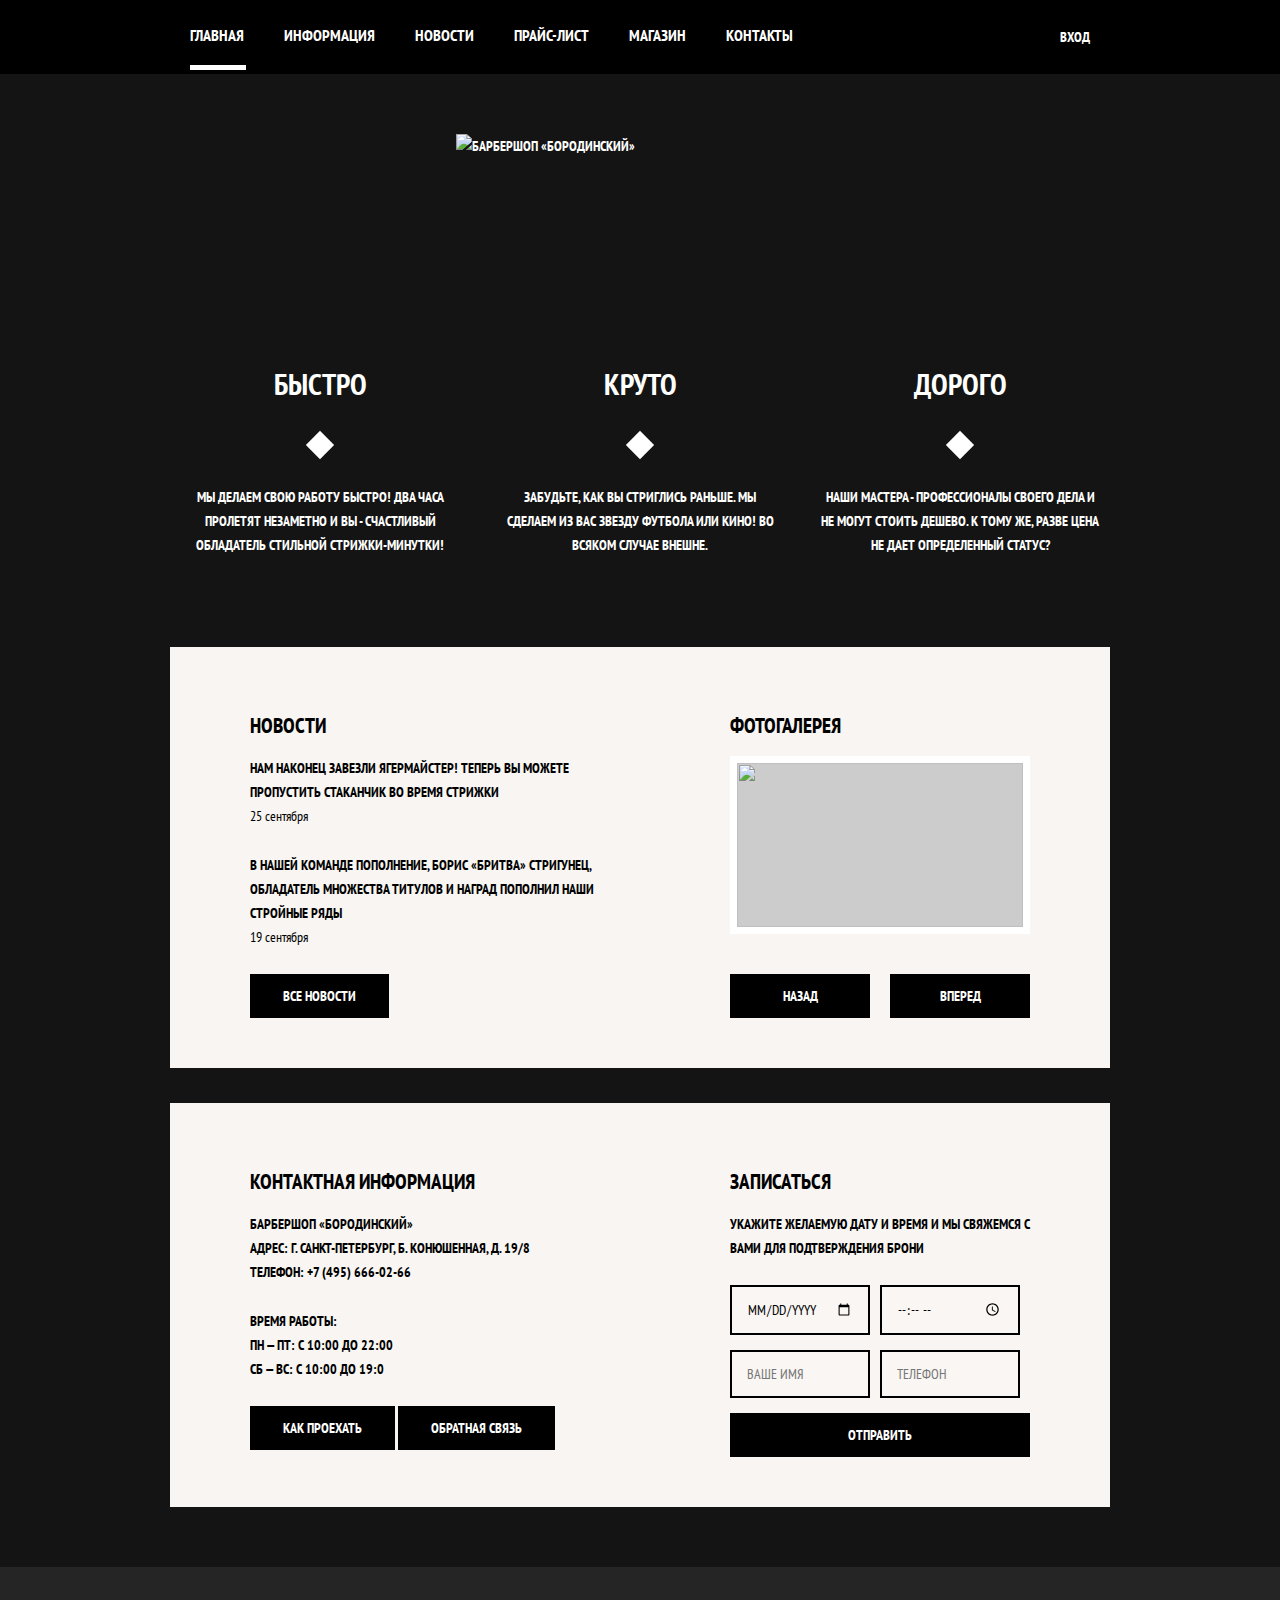
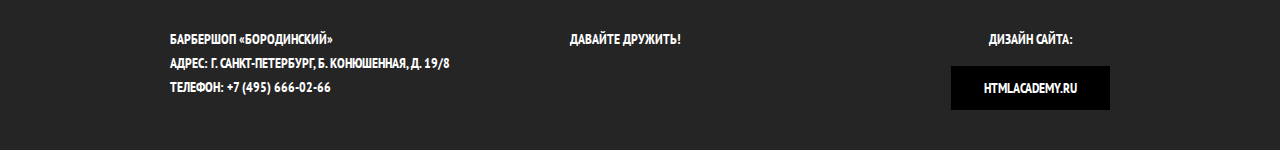
==== index.html @ b924caea "Подчистила оформление и сделала логические ссылки с навигацией по внутренним страницам" ====
<!DOCTYPE html>
<html lang="ru">
  <head>
    <meta charset="utf-8">
    <title>Барбершоп-главная</title>
    <link href='https://fonts.googleapis.com/css?family=PT+Sans+Narrow:400,700&subset=cyrillic' rel='stylesheet' type='text/css'>
    <link rel="stylesheet" href="css/styles.css">
  </head>
  <body>
    <header class="main-header">
      <div class="container clearfix">
        <nav class="main-navigation">
          <ul>
            <li class="active">
              <a>Главная</a>
            </li>
            <li>
              <a href="#">Информация</a>
            </li>
            <li class>
              <a href="#">Новости</a>
            </li>
            <li>
              <a href="price-list.html">Прайс-лист</a>
            </li>
            <li>
              <a href="catalogue.html">Магазин</a>
            </li>
            <li>
              <a href="#">Контакты</a>
            </li>
          </ul>
        </nav>
        <div class="user-block">
      <a href="#" class="login">Вход</a>
        </div>
      </div>
    </header>

    <main class="container">
      <div class="logo">
        <img src="img/logo.png" width="368" height="204" alt="Барбершоп «Бородинский»">
      </div>
      <div class="features clearfix">
        <div class="features-item">
          <div class="features-title">Быстро</div>
          <p>Мы делаем свою работу быстро! Два часа пролетят незаметно и вы - счастливый обладатель стильной стрижки-минутки!</p>
        </div>
        <div class="features-item">
          <div class="features-title">Круто</div>
          <p>Забудьте, как вы стриглись раньше. Мы сделаем из вас звезду футбола или кино! Во всяком случае внешне.</p>
        </div>
        <div class="features-item">
          <div class="features-title">Дорого</div>
          <p>Наши мастера - профессионалы своего дела и не могут стоить дешево. К тому же, разве цена не дает определенный статус?</p>
        </div>
      </div>
      <div class="index-content clearfix">
        <div class="content-column-left">
          <h2 class="content-column-title">Новости</h2>
          <ul class="news-preview">
            <li>
              Нам наконец завезли Ягермайстер! Теперь вы можете пропустить стаканчик во время стрижки<br>
              <time datetime="2013-09-25">25 сентября</time>
            </li>
            <li>
              В нашей команде пополнение, Борис «Бритва» Стригунец, обладатель множества титулов и наград пополнил наши стройные ряды<br>
              <time datetime="2013-09-19">19 сентября</time>
            </li>
          </ul>
          <a href="#" class="btn">Все новости</a>
        </div>
        <div class="content-column-right">
          <h2 class="content-column-title">Фотогалерея</h2>
          <div class="gallery">
            <figure class="gallery-content">
              <img src="img/photo-1.jpg" width="286" height="164" alt="">
            </figure>
            <button class="btn gallery-prev" type="button">Назад</button>
            <button class="btn gallery-next" type="button">Вперед</button>
          </div>
        </div>
      </div>
      <div class="index-content clearfix">
        <div class="content-column-left">
          <div class="main-contacts">
            <h2 class="content-column-title">Контактная информация</h2>
            <p>
              Барбершоп «Бородинский»<br>
              Адрес: г. Санкт-Петербург, Б. Конюшенная, д. 19/8<br>
              Телефон: +7 (495) 666-02-66
            </p>
            <p>
              Время работы:<br>
              пн — пт: с 10:00 до 22:00<br>
              сб — вс: с 10:00 до 19:0
            </p>
            <a href="#" class="btn">Как проехать</a>
            <a href="#" class="btn">Обратная связь</a>
          </div>
        </div>
        <div class="content-column-right">
          <div class="appointment-form">
            <h2 class="content-column-title">Записаться</h2>
            <p>Укажите желаемую дату и время и мы свяжемся с вами для подтверждения брони</p>
            <form class="appointment-form" action="/echo" method="post">
              <input type="date" name="date" value="" placeholder="Дата">
              <input type="time" name="time" value="" placeholder="Время">
              <input type="text" name="name" value="" placeholder="Ваше имя">
              <input type="tel" name="phone" value="" placeholder="Телефон">
              <button class="btn" type="submit" >Отправить</button>
            </form>
          </div>
        </div>
      </div>
    </main>
    <footer class="main-footer">
      <div class="container clearfix">
        <section class="footer-contacts">
          Барбершоп «Бородинский»<br>
          Адрес: г. Санкт-Петербург, Б. Конюшенная, д. 19/8<br>
          телефон: +7 (495) 666-02-66
        </section>
        <section class="footer-social">
          <p>Давайте дружить!</p>
          <a href="#" class="social-btn social-btn-vk">Вконтакте</a>
          <a href="#" class="social-btn social-btn-fb">Фейсбук</a>
          <a href="#" class="social-btn social-btn-inst">Инстаграм</a>
        </section>
        <section class="footer-copyright">
          <p>Дизайн сайта:</p>
          <a href="#" class="btn">htmlacademy.ru</a>
        </section>
      </div>
    </footer>
  </body>
</html>
---- css/styles.css ----
body {
  min-width: 960px;
  margin: 0;
  padding: 0;
background-color: #141414;
	color: #fff;
	font-family: 'PT Sans Narrow', sans-serif;
	text-transform: uppercase;
	font-size: 14px;
	line-height: 24px;
	font-weight: 700;
}
.clearfix:after {
  content: '';
  display: table;
  clear: both;
}
.container {
  width: 940px;
  margin: 0 auto;
  padding: 0 10px;
}
.main-header {
	margin-bottom: 60px;
	background: #000
}
.main-navigation {
  float: left;
  width: 780px;
}
.main-navigation ul{
  list-style-type: none;
	margin: 0;
	padding: 0;
	font-size:0;
}
.main-navigation li{
display: inline-block;
vertical-align: top;
font-size: 16px;
line-height: 20px;
vertical-align: top;
}

.main-navigation a {
	display: block;
	padding: 25px 20px;
    text-decoration: none;
    color: #fff;
}
.main-navigation a:hover {
	background: #242424;
}
.main-navigation .active a {
	position: relative;
}
.main-navigation .active a::after {
	content: "";
	position: absolute;
	bottom:0;
	left: 20px;
	width: 60%;
	height: 5px;
	background: white;
}
.main-navigation .active a:hover {
	background: none;
}

.user-block {
  float: right;
  max-width: 140px;
}
.login {
	display: inline-block;
	vertical-align: top;
	padding: 25px 20px;
	padding-left: 50px;
}
.login {
  position:relative;
  text-decoration: none;
  color: white;
}
.login:hover {
	background: #242424;
}
.login::before {
content: "";
position: absolute;
top: 28px;
left: 20px;
width: 18px;
height: 18px;
background: transparent url("img/sprite.png") no-repeat;
background-position: 0 -212px;
opacity: .3;
}
.login:hover:before {
	opacity: 1;
}

.main-container {
  margin: 30px auto;
}

.logo {
  width: 368px;
  height: 204px;
  margin: 0 auto;
  margin-bottom: 25px;
}
.features {
  margin-bottom: 80px;
}
.features-item {
  float: left;
  width: 300px;
  margin-right: 20px;
  text-align: center;
}

.features-item:last-child {
  margin-right: 0;
}
.features-title {
	position: relative;
	padding-bottom: 50px;
	margin-bottom: 30px;
	font-size: 30px;
	line-height: 42px;
}
.features-item p {
	margin: 10px;
}
.features-title::after {
	position: absolute;
	content: "";
	display: block;
	width: 20px;
	height: 20px;
	background: #fff;
	transform: rotate(45deg);
	bottom:0;
	left: 50%;
	margin-left: -10px;
}
.index-content {
  margin-bottom: 35px;
  padding: 50px 80px;
  background: #f8f5f2;
  color: #000;
}

.content-column-left {
  float: left;
  width: 350px;

}
.comtent-column-title {
	margin: 0;
	Margin-bottom: 35px;
	font-size: 30px;
	line-height: 42px;
}
.content-column-right {
  float: right;
  width: 300px;
}
.news-preview {
list-style-type: none;
padding: 0;
margin: 0;
}
.news-preview li {
margin-bottom: 25px;
}
.news-preview time {
	text-transform: none;
	font-weight: normal;
}
.btn {
	display: inline-block;
	vertical-align: top;
	padding: 10px 33px;
	color: #fff;
    background: #000;
	font-size: 14px;
	font-family: 'PT Sans Narrow', sans-serif;
	font-weight: 700;
	line-height: 24px;
	text-decoration: none;
	text-transform: uppercase;
	text-align: center;
	border: none;
	outline: none;
	cursor: pointer;
	margin-right: 16x;
}
.btn:hover,
.btn:active {
	background: #663d15;
}
.btn:disabled {
	cursor: default;
	opacity: .5;
}
.btn:disabled:hover {
	background: #000;
}
.gallery {
	height: 260px;
	position: relative;
}
.gallery-content {
	height: 164px;
	margin: 0;
	border: 7px solid white;
	background: #ccc;
}
.gallery-content img {
	width: 286px;
	height: 164px;
}
.gallery .btn {
	width: 140px;
	margin: 0;
	position: absolute;
	margin-top: 40px;
}
.gallery-prev {
	left: 0;
}
.gallery-next {
	right: 0;
}
.index-content p {
	margin:0;
	margin-bottom: 25px;
}
.appointment-form input {
	float: left;
	margin-right: 25px;
	margin-bottom: 20px;
	width: 106px;
	padding: 10px 15px;
	border: 2px solid #000;
	display: inline-block;
	margin-right: 10px;
	margin-bottom: 15px;
	font-family: 'PT Sans Narrow', sans-serif;
	font-size: 14px;
	line-height: 24px;
	text-transform: uppercase;
	color: #000;
	background: #f9f6f3;
	outline: none;
}
.appointment-form input:nth-child(2n) {
	margin-right: 0;
}
.appointment-form input:focus {
	border: 5px solid #663d15;
}
.appointment-form .btn {
	width: 100%;
	clear:both;
}
.main-footer {
  margin-top: 60px;
  padding-top: 60px;
  padding-bottom: 40px;
  background: #252525;
}

.footer-contacts {
  float: left;

  width: 320px;
  margin-right: 80px;
}
.footer-contacts a {
color: #fff;
}
.footer-contacts a:hover {
	text-decoration: none;
}
.footer-social {
  float: left;
  text-align: center;
}

.footer-social p {
	margin:0;
	margin-bottom: 15px;
}
.social-btn {
	margin: 0 2px;
	width: 43px;
	height: 43px
	display: inline-block;
	vertical-align: top;
	font-size: 0;
	text-decoration: none;
	background: #000;
}
.social-btn:hover {
	background-color: #fff;
}
.social-btn-inst {
	margin-right: 0;
}
.footer-copyright {
  float: right;
  max-width: 320px;
}
.footer-copyright p {
	margin: 0;
	margin-bottom: 15px;
    text-align: center;
}
.footer-copyright .btn {
	margin-right: 0;
}
.footer-copyright .btn:hover {
	color: #000;
	background: #fff;
}
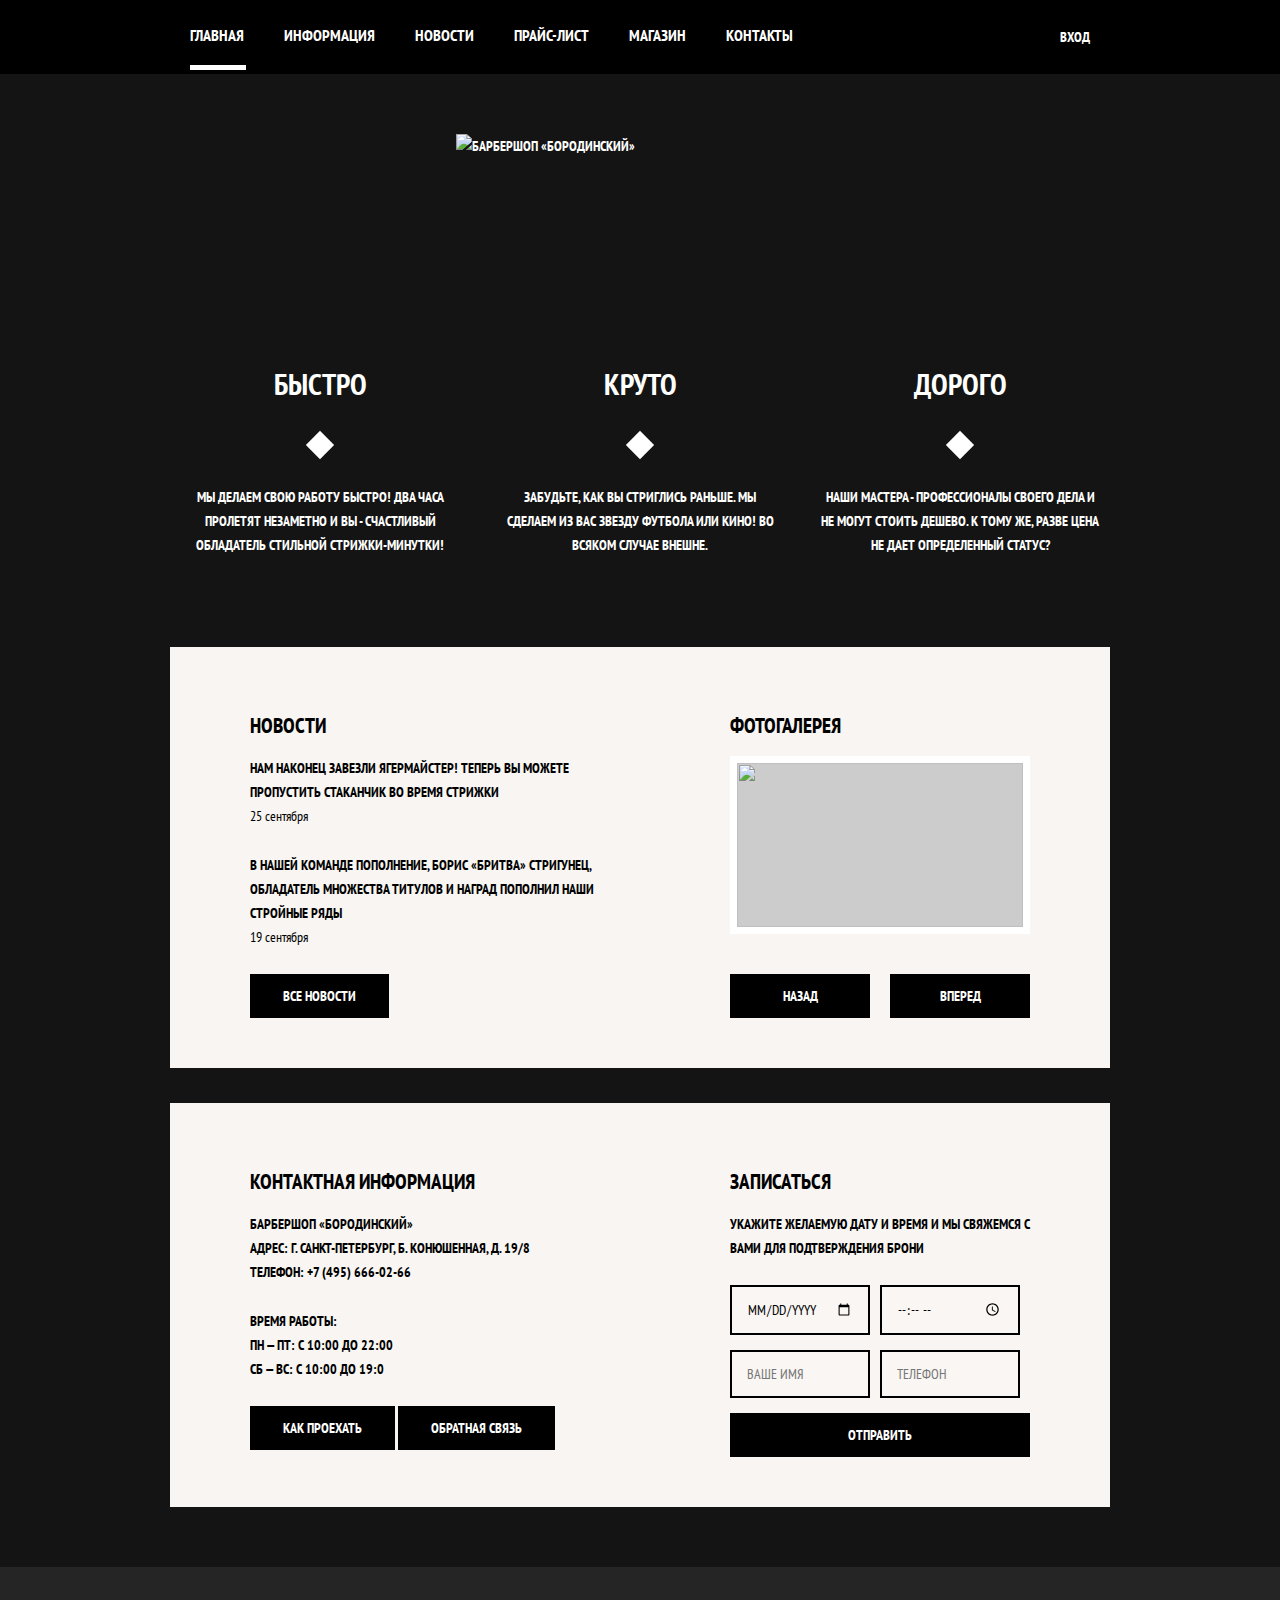
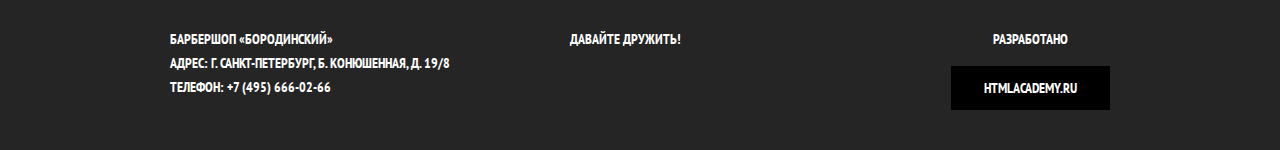
==== commit e0f0babb: "Подправила названия текстовых элементов в макете" ====
--- a/index.html
+++ b/index.html
@@ -128,7 +128,7 @@
           <a href="#" class="social-btn social-btn-inst">Инстаграм</a>
         </section>
         <section class="footer-copyright">
-          <p>Дизайн сайта:</p>
+          <p>Разработано</p>
           <a href="#" class="btn">htmlacademy.ru</a>
         </section>
       </div>
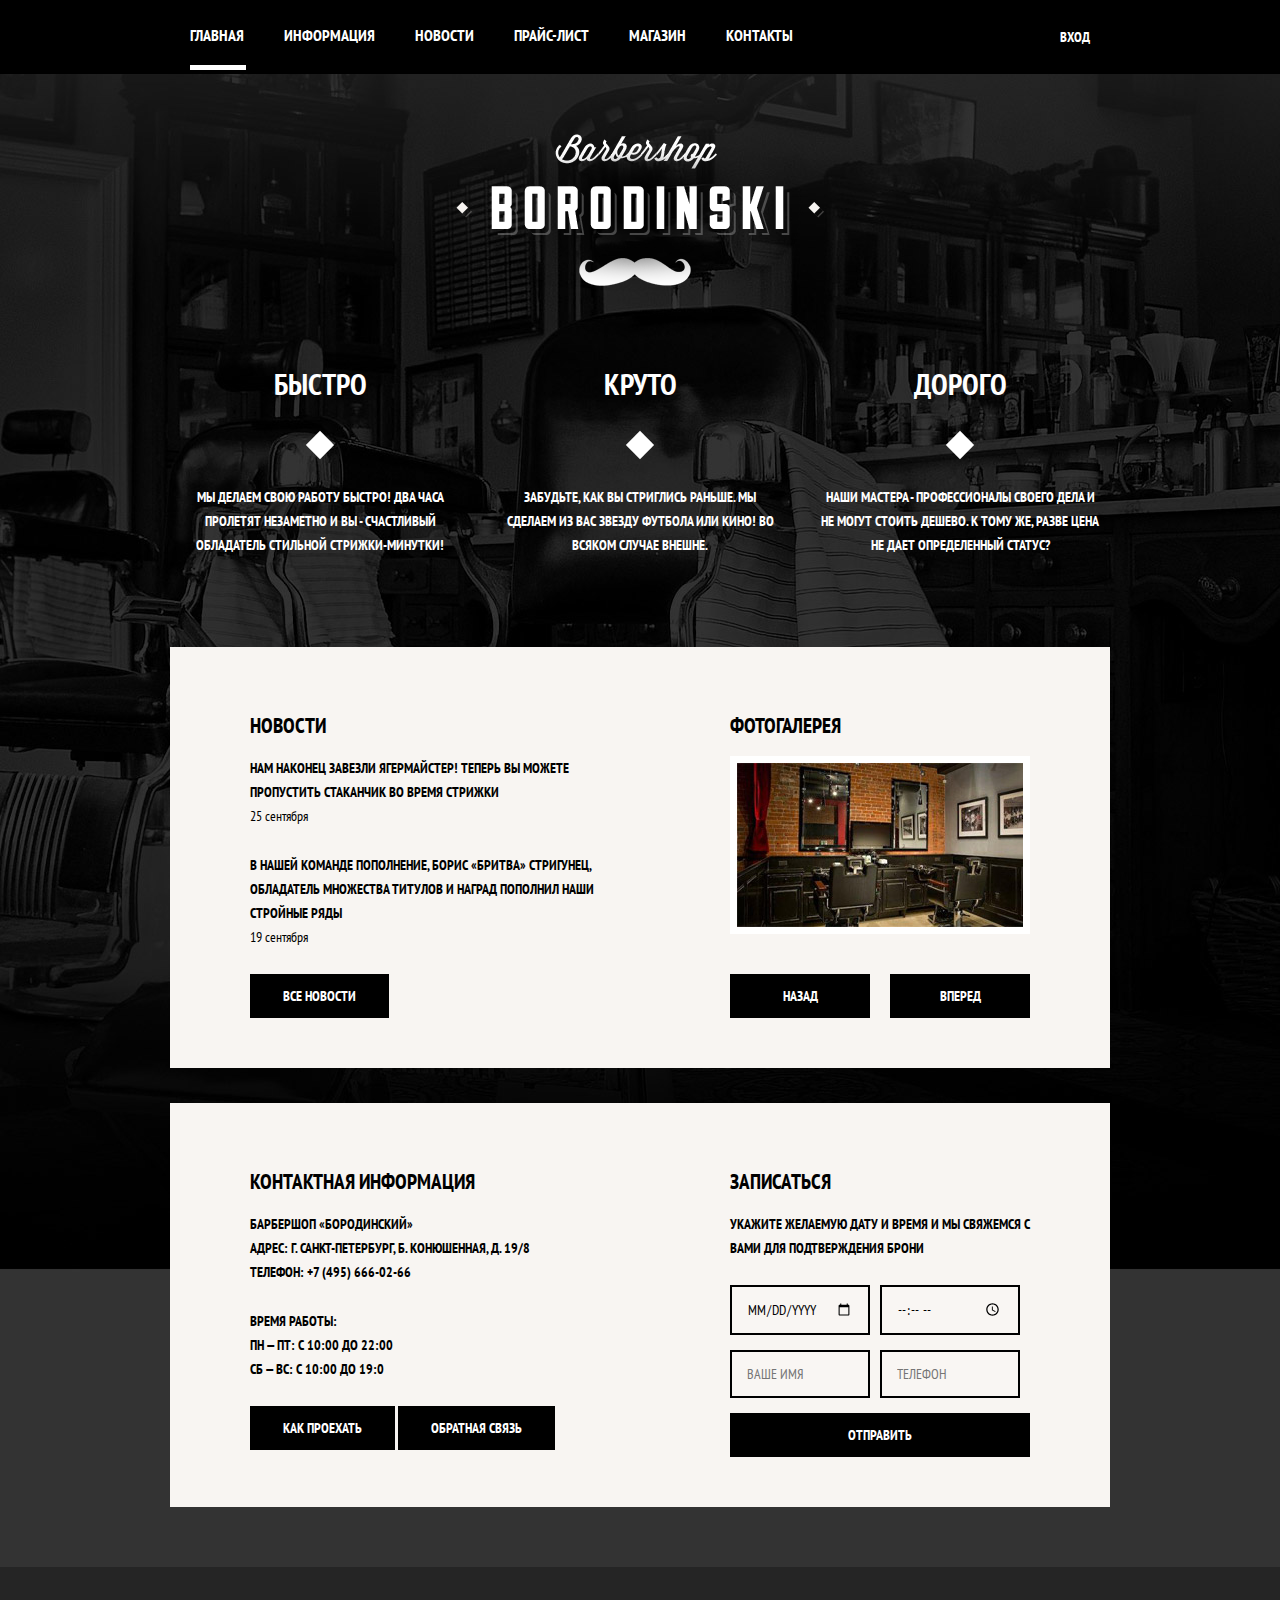
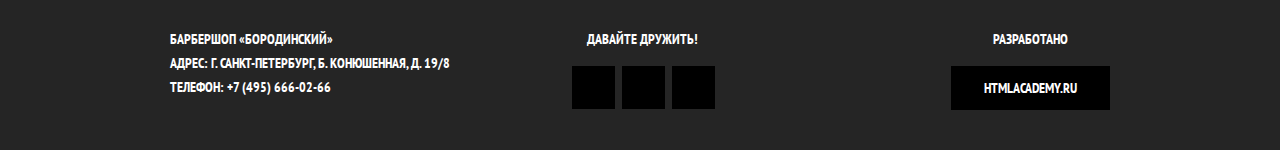
==== commit f11d72da: "Подготовила в фотошопе изображения для макета" ====
--- a/index.html
+++ b/index.html
@@ -1,137 +1,142 @@
 <!DOCTYPE html>
 <html lang="ru">
-  <head>
-    <meta charset="utf-8">
-    <title>Барбершоп-главная</title>
-    <link href='https://fonts.googleapis.com/css?family=PT+Sans+Narrow:400,700&subset=cyrillic' rel='stylesheet' type='text/css'>
-    <link rel="stylesheet" href="css/styles.css">
-  </head>
-  <body>
-    <header class="main-header">
-      <div class="container clearfix">
-        <nav class="main-navigation">
-          <ul>
-            <li class="active">
-              <a>Главная</a>
-            </li>
-            <li>
-              <a href="#">Информация</a>
-            </li>
-            <li class>
-              <a href="#">Новости</a>
-            </li>
-            <li>
-              <a href="price-list.html">Прайс-лист</a>
-            </li>
-            <li>
-              <a href="catalogue.html">Магазин</a>
-            </li>
-            <li>
-              <a href="#">Контакты</a>
-            </li>
-          </ul>
-        </nav>
-        <div class="user-block">
-      <a href="#" class="login">Вход</a>
+
+<head>
+  <meta charset="utf-8">
+  <title>Барбершоп-главная</title>
+  <link href='https://fonts.googleapis.com/css?family=PT+Sans+Narrow:400,700&subset=cyrillic' rel='stylesheet' type='text/css'>
+  <link rel="stylesheet" href="css/styles.css">
+</head>
+
+<body class="main-page">
+  <header class="main-header">
+    <div class="container clearfix">
+      <nav class="main-navigation">
+        <ul>
+          <li class="active">
+            <a>Главная</a>
+          </li>
+          <li>
+            <a href="#">Информация</a>
+          </li>
+          <li class>
+            <a href="#">Новости</a>
+          </li>
+          <li>
+            <a href="price-list.html">Прайс-лист</a>
+          </li>
+          <li>
+            <a href="catalogue.html">Магазин</a>
+          </li>
+          <li>
+            <a href="#">Контакты</a>
+          </li>
+        </ul>
+      </nav>
+      <div class="user-block">
+        <a href="#" class="login">Вход</a>
+      </div>
+    </div>
+  </header>
+
+  <main class="container">
+    <div class="logo">
+      <img src="img/main-logo.png" width="368" height="204" alt="Барбершоп «Бородинский»">
+    </div>
+    <div class="features clearfix">
+      <div class="features-item">
+        <div class="features-title">Быстро</div>
+        <p>Мы делаем свою работу быстро! Два часа пролетят незаметно и вы - счастливый обладатель стильной стрижки-минутки!</p>
+      </div>
+      <div class="features-item">
+        <div class="features-title">Круто</div>
+        <p>Забудьте, как вы стриглись раньше. Мы сделаем из вас звезду футбола или кино! Во всяком случае внешне.</p>
+      </div>
+      <div class="features-item">
+        <div class="features-title">Дорого</div>
+        <p>Наши мастера - профессионалы своего дела и не могут стоить дешево. К тому же, разве цена не дает определенный статус?</p>
+      </div>
+    </div>
+    <div class="index-content clearfix">
+      <div class="content-column-left">
+        <h2 class="content-column-title">Новости</h2>
+        <ul class="news-preview">
+          <li>
+            Нам наконец завезли Ягермайстер! Теперь вы можете пропустить стаканчик во время стрижки
+            <br>
+            <time datetime="2013-09-25">25 сентября</time>
+          </li>
+          <li>
+            В нашей команде пополнение, Борис «Бритва» Стригунец, обладатель множества титулов и наград пополнил наши стройные ряды
+            <br>
+            <time datetime="2013-09-19">19 сентября</time>
+          </li>
+        </ul>
+        <a href="#" class="btn">Все новости</a>
+      </div>
+      <div class="content-column-right">
+        <h2 class="content-column-title">Фотогалерея</h2>
+        <div class="gallery">
+          <figure class="gallery-content">
+            <img src="img/gallery.jpg" width="286" height="164" alt="">
+          </figure>
+          <button class="btn gallery-prev" type="button">Назад</button>
+          <button class="btn gallery-next" type="button">Вперед</button>
         </div>
       </div>
-    </header>
-
-    <main class="container">
-      <div class="logo">
-        <img src="img/logo.png" width="368" height="204" alt="Барбершоп «Бородинский»">
-      </div>
-      <div class="features clearfix">
-        <div class="features-item">
-          <div class="features-title">Быстро</div>
-          <p>Мы делаем свою работу быстро! Два часа пролетят незаметно и вы - счастливый обладатель стильной стрижки-минутки!</p>
-        </div>
-        <div class="features-item">
-          <div class="features-title">Круто</div>
-          <p>Забудьте, как вы стриглись раньше. Мы сделаем из вас звезду футбола или кино! Во всяком случае внешне.</p>
-        </div>
-        <div class="features-item">
-          <div class="features-title">Дорого</div>
-          <p>Наши мастера - профессионалы своего дела и не могут стоить дешево. К тому же, разве цена не дает определенный статус?</p>
+    </div>
+    <div class="index-content clearfix">
+      <div class="content-column-left">
+        <div class="main-contacts">
+          <h2 class="content-column-title">Контактная информация</h2>
+          <p>
+            Барбершоп «Бородинский»
+            <br> Адрес: г. Санкт-Петербург, Б. Конюшенная, д. 19/8
+            <br> Телефон: +7 (495) 666-02-66
+          </p>
+          <p>
+            Время работы:
+            <br> пн — пт: с 10:00 до 22:00
+            <br> сб — вс: с 10:00 до 19:0
+          </p>
+          <a href="#" class="btn">Как проехать</a>
+          <a href="#" class="btn">Обратная связь</a>
         </div>
       </div>
-      <div class="index-content clearfix">
-        <div class="content-column-left">
-          <h2 class="content-column-title">Новости</h2>
-          <ul class="news-preview">
-            <li>
-              Нам наконец завезли Ягермайстер! Теперь вы можете пропустить стаканчик во время стрижки<br>
-              <time datetime="2013-09-25">25 сентября</time>
-            </li>
-            <li>
-              В нашей команде пополнение, Борис «Бритва» Стригунец, обладатель множества титулов и наград пополнил наши стройные ряды<br>
-              <time datetime="2013-09-19">19 сентября</time>
-            </li>
-          </ul>
-          <a href="#" class="btn">Все новости</a>
-        </div>
-        <div class="content-column-right">
-          <h2 class="content-column-title">Фотогалерея</h2>
-          <div class="gallery">
-            <figure class="gallery-content">
-              <img src="img/photo-1.jpg" width="286" height="164" alt="">
-            </figure>
-            <button class="btn gallery-prev" type="button">Назад</button>
-            <button class="btn gallery-next" type="button">Вперед</button>
-          </div>
+      <div class="content-column-right">
+        <div class="appointment-form">
+          <h2 class="content-column-title">Записаться</h2>
+          <p>Укажите желаемую дату и время и мы свяжемся с вами для подтверждения брони</p>
+          <form class="appointment-form" action="/echo" method="post">
+            <input type="date" name="date" value="" placeholder="Дата">
+            <input type="time" name="time" value="" placeholder="Время">
+            <input type="text" name="name" value="" placeholder="Ваше имя">
+            <input type="tel" name="phone" value="" placeholder="Телефон">
+            <button class="btn" type="submit">Отправить</button>
+          </form>
         </div>
       </div>
-      <div class="index-content clearfix">
-        <div class="content-column-left">
-          <div class="main-contacts">
-            <h2 class="content-column-title">Контактная информация</h2>
-            <p>
-              Барбершоп «Бородинский»<br>
-              Адрес: г. Санкт-Петербург, Б. Конюшенная, д. 19/8<br>
-              Телефон: +7 (495) 666-02-66
-            </p>
-            <p>
-              Время работы:<br>
-              пн — пт: с 10:00 до 22:00<br>
-              сб — вс: с 10:00 до 19:0
-            </p>
-            <a href="#" class="btn">Как проехать</a>
-            <a href="#" class="btn">Обратная связь</a>
-          </div>
-        </div>
-        <div class="content-column-right">
-          <div class="appointment-form">
-            <h2 class="content-column-title">Записаться</h2>
-            <p>Укажите желаемую дату и время и мы свяжемся с вами для подтверждения брони</p>
-            <form class="appointment-form" action="/echo" method="post">
-              <input type="date" name="date" value="" placeholder="Дата">
-              <input type="time" name="time" value="" placeholder="Время">
-              <input type="text" name="name" value="" placeholder="Ваше имя">
-              <input type="tel" name="phone" value="" placeholder="Телефон">
-              <button class="btn" type="submit" >Отправить</button>
-            </form>
-          </div>
-        </div>
-      </div>
-    </main>
-    <footer class="main-footer">
-      <div class="container clearfix">
-        <section class="footer-contacts">
-          Барбершоп «Бородинский»<br>
-          Адрес: г. Санкт-Петербург, Б. Конюшенная, д. 19/8<br>
-          телефон: +7 (495) 666-02-66
-        </section>
-        <section class="footer-social">
-          <p>Давайте дружить!</p>
-          <a href="#" class="social-btn social-btn-vk">Вконтакте</a>
-          <a href="#" class="social-btn social-btn-fb">Фейсбук</a>
-          <a href="#" class="social-btn social-btn-inst">Инстаграм</a>
-        </section>
-        <section class="footer-copyright">
-          <p>Разработано</p>
-          <a href="#" class="btn">htmlacademy.ru</a>
-        </section>
-      </div>
-    </footer>
-  </body>
+    </div>
+  </main>
+  <footer class="main-footer">
+    <div class="container clearfix">
+      <section class="footer-contacts">
+        Барбершоп «Бородинский»
+        <br> Адрес: г. Санкт-Петербург, Б. Конюшенная, д. 19/8
+        <br> телефон: +7 (495) 666-02-66
+      </section>
+      <section class="footer-social">
+        <p>Давайте дружить!</p>
+        <a href="#" class="social-btn social-btn-vk">Вконтакте</a>
+        <a href="#" class="social-btn social-btn-fb">Фейсбук</a>
+        <a href="#" class="social-btn social-btn-inst"></a>
+      </section>
+      <section class="footer-copyright">
+        <p>Разработано</p>
+        <a href="#" class="btn">htmlacademy.ru</a>
+      </section>
+    </div>
+  </footer>
+</body>
+
 </html>
--- a/css/styles.css
+++ b/css/styles.css
@@ -2,13 +2,16 @@
   min-width: 960px;
   margin: 0;
   padding: 0;
-background-color: #141414;
-	color: #fff;
-	font-family: 'PT Sans Narrow', sans-serif;
-	text-transform: uppercase;
-	font-size: 14px;
-	line-height: 24px;
-	font-weight: 700;
+  background: #141414;
+  color: #fff;
+  font-family: 'PT Sans Narrow', sans-serif;
+  text-transform: uppercase;
+  font-size: 14px;
+  line-height: 24px;
+  font-weight: 700;
+}
+body.main-page {
+  background: #141414 url("../img/background-body.jpg") no-repeat center top;
 }
 .clearfix:after {
   content: '';
@@ -21,95 +24,118 @@
   padding: 0 10px;
 }
 .main-header {
-	margin-bottom: 60px;
-	background: #000
+  margin-bottom: 60px;
+  background: #000;
 }
 .main-navigation {
   float: left;
   width: 780px;
 }
-.main-navigation ul{
+.main-navigation ul {
   list-style-type: none;
-	margin: 0;
-	padding: 0;
-	font-size:0;
-}
-.main-navigation li{
-display: inline-block;
-vertical-align: top;
-font-size: 16px;
-line-height: 20px;
-vertical-align: top;
-}
-
+  margin: 0;
+  padding: 0;
+  font-size: 0;
+}
+.main-navigation li {
+  display: inline-block;
+  vertical-align: top;
+  font-size: 16px;
+  line-height: 20px;
+  vertical-align: top;
+}
 .main-navigation a {
-	display: block;
-	padding: 25px 20px;
-    text-decoration: none;
-    color: #fff;
+  display: block;
+  padding: 25px 20px;
+  text-decoration: none;
+  color: #fff;
 }
 .main-navigation a:hover {
-	background: #242424;
+  background: #242424;
 }
 .main-navigation .active a {
-	position: relative;
+  position: relative;
 }
 .main-navigation .active a::after {
-	content: "";
-	position: absolute;
-	bottom:0;
-	left: 20px;
-	width: 60%;
-	height: 5px;
-	background: white;
+  content: "";
+  position: absolute;
+  bottom: 0;
+  left: 20px;
+  width: 60%;
+  height: 5px;
+  background: white;
 }
 .main-navigation .active a:hover {
-	background: none;
-}
-
+  background: none;
+}
 .user-block {
   float: right;
   max-width: 140px;
 }
 .login {
-	display: inline-block;
-	vertical-align: top;
-	padding: 25px 20px;
-	padding-left: 50px;
+  display: inline-block;
+  vertical-align: top;
+  padding: 25px 20px;
+  padding-left: 50px;
 }
 .login {
-  position:relative;
+  position: relative;
   text-decoration: none;
   color: white;
 }
 .login:hover {
-	background: #242424;
+  background: #242424;
 }
 .login::before {
-content: "";
-position: absolute;
-top: 28px;
-left: 20px;
-width: 18px;
-height: 18px;
-background: transparent url("img/sprite.png") no-repeat;
-background-position: 0 -212px;
-opacity: .3;
+  content: "";
+  position: absolute;
+  top: 28px;
+  left: 20px;
+  width: 18px;
+  height: 18px;
+  background: transparent url("img/sprite.png") no-repeat;
+  background-position: 0 -212px;
+  opacity: .3;
 }
 .login:hover:before {
-	opacity: 1;
-}
-
-.main-container {
-  margin: 30px auto;
-}
-
+  opacity: 1;
+}
 .logo {
   width: 368px;
   height: 204px;
   margin: 0 auto;
   margin-bottom: 25px;
 }
+.header-logo {
+  width: 111px;
+  height: 24px;
+}
+.main-item {
+  background-color: #fbf8f5;
+  color: #000;
+  padding-bottom: 85px;
+}
+.item-title {
+  font-size: 30px;
+}
+.breadcrumbs {
+  list-style-type: none;
+  font-size: 0;
+  margin-left: -20px;
+  padding: 0;
+}
+.breadcrumbs li {
+  display: inline-block;
+  vertical-align: top;
+  font-size: 16px;
+  line-height: 20px;
+}
+.breadcrumbs a {
+  display: block;
+  padding: 25px 20px;
+  text-decoration: none;
+  color: #000;
+}
 .features {
   margin-bottom: 80px;
 }
@@ -119,31 +145,30 @@
   margin-right: 20px;
   text-align: center;
 }
-
 .features-item:last-child {
   margin-right: 0;
 }
 .features-title {
-	position: relative;
-	padding-bottom: 50px;
-	margin-bottom: 30px;
-	font-size: 30px;
-	line-height: 42px;
+  position: relative;
+  padding-bottom: 50px;
+  margin-bottom: 30px;
+  font-size: 30px;
+  line-height: 42px;
 }
 .features-item p {
-	margin: 10px;
+  margin: 10px;
 }
 .features-title::after {
-	position: absolute;
-	content: "";
-	display: block;
-	width: 20px;
-	height: 20px;
-	background: #fff;
-	transform: rotate(45deg);
-	bottom:0;
-	left: 50%;
-	margin-left: -10px;
+  position: absolute;
+  content: "";
+  display: block;
+  width: 20px;
+  height: 20px;
+  background: #fff;
+  transform: rotate(45deg);
+  bottom: 0;
+  left: 50%;
+  margin-left: -10px;
 }
 .index-content {
   margin-bottom: 35px;
@@ -151,120 +176,151 @@
   background: #f8f5f2;
   color: #000;
 }
-
 .content-column-left {
   float: left;
   width: 350px;
-
 }
 .comtent-column-title {
-	margin: 0;
-	Margin-bottom: 35px;
-	font-size: 30px;
-	line-height: 42px;
+  margin: 0;
+  Margin-bottom: 35px;
+  font-size: 30px;
+  line-height: 42px;
 }
 .content-column-right {
   float: right;
   width: 300px;
 }
 .news-preview {
-list-style-type: none;
-padding: 0;
-margin: 0;
+  list-style-type: none;
+  padding: 0;
+  margin: 0;
 }
 .news-preview li {
-margin-bottom: 25px;
+  margin-bottom: 25px;
 }
 .news-preview time {
-	text-transform: none;
-	font-weight: normal;
+  text-transform: none;
+  font-weight: normal;
 }
 .btn {
-	display: inline-block;
-	vertical-align: top;
-	padding: 10px 33px;
-	color: #fff;
-    background: #000;
-	font-size: 14px;
-	font-family: 'PT Sans Narrow', sans-serif;
-	font-weight: 700;
-	line-height: 24px;
-	text-decoration: none;
-	text-transform: uppercase;
-	text-align: center;
-	border: none;
-	outline: none;
-	cursor: pointer;
-	margin-right: 16x;
-}
-.btn:hover,
-.btn:active {
-	background: #663d15;
+  display: inline-block;
+  vertical-align: top;
+  padding: 10px 33px;
+  color: #fff;
+  background: #000;
+  font-size: 14px;
+  font-family: 'PT Sans Narrow', sans-serif;
+  font-weight: 700;
+  line-height: 24px;
+  text-decoration: none;
+  text-transform: uppercase;
+  text-align: center;
+  border: none;
+  outline: none;
+  cursor: pointer;
+  margin-right: 16x;
+}
+.btn:hover, .btn:active {
+  background: #663d15;
 }
 .btn:disabled {
-	cursor: default;
-	opacity: .5;
+  cursor: default;
+  opacity: .5;
 }
 .btn:disabled:hover {
-	background: #000;
+  background: #000;
 }
 .gallery {
-	height: 260px;
-	position: relative;
+  height: 260px;
+  position: relative;
 }
 .gallery-content {
-	height: 164px;
-	margin: 0;
-	border: 7px solid white;
-	background: #ccc;
+  height: 164px;
+  margin: 0;
+  border: 7px solid white;
+  background: #ccc;
 }
 .gallery-content img {
-	width: 286px;
-	height: 164px;
+  width: 286px;
+  height: 164px;
 }
 .gallery .btn {
-	width: 140px;
-	margin: 0;
-	position: absolute;
-	margin-top: 40px;
+  width: 140px;
+  margin: 0;
+  position: absolute;
+  margin-top: 40px;
 }
 .gallery-prev {
-	left: 0;
+  left: 0;
 }
 .gallery-next {
-	right: 0;
+  right: 0;
 }
 .index-content p {
-	margin:0;
-	margin-bottom: 25px;
+  margin: 0;
+  margin-bottom: 25px;
 }
 .appointment-form input {
-	float: left;
-	margin-right: 25px;
-	margin-bottom: 20px;
-	width: 106px;
-	padding: 10px 15px;
-	border: 2px solid #000;
-	display: inline-block;
-	margin-right: 10px;
-	margin-bottom: 15px;
-	font-family: 'PT Sans Narrow', sans-serif;
-	font-size: 14px;
-	line-height: 24px;
-	text-transform: uppercase;
-	color: #000;
-	background: #f9f6f3;
-	outline: none;
+  float: left;
+  margin-right: 25px;
+  margin-bottom: 20px;
+  width: 106px;
+  padding: 10px 15px;
+  border: 2px solid #000;
+  display: inline-block;
+  margin-right: 10px;
+  margin-bottom: 15px;
+  font-family: 'PT Sans Narrow', sans-serif;
+  font-size: 14px;
+  line-height: 24px;
+  text-transform: uppercase;
+  color: #000;
+  background: #f9f6f3;
+  outline: none;
 }
 .appointment-form input:nth-child(2n) {
-	margin-right: 0;
+  margin-right: 0;
 }
 .appointment-form input:focus {
-	border: 5px solid #663d15;
+  border: 5px solid #663d15;
 }
 .appointment-form .btn {
-	width: 100%;
-	clear:both;
+  width: 100%;
+  clear: both;
+}
+.item-wrapper {
+  margin-top: 25px;
+  margin-left: 0;
+}
+.item-column-left {
+  float: left;
+  width: 540px;
+}
+.item-column-right {
+  float: right;
+  width: 390px;
+}
+.item-photo-large {
+  margin-bottom: 20px;
+  margin-left: 0;
+}
+.item-photo-large img {
+  width: 460px;
+  height: 498px;
+}
+.item-photo-small {
+  width: 460px;
+  font-size: 0;
+  margin-left: 0;
+}
+.item-photo-small img {
+  display: inline-block;
+  margin-right: 20px;
+  width: 140px;
+  height: 149px;
+}
+.item-photo-small img:last-of-type {
+  margin-right: 0;
 }
 .main-footer {
   margin-top: 60px;
@@ -272,57 +328,57 @@
   padding-bottom: 40px;
   background: #252525;
 }
-
+footer.item {
+  margin-top: 0;
+}
 .footer-contacts {
   float: left;
-
   width: 320px;
   margin-right: 80px;
 }
 .footer-contacts a {
-color: #fff;
+  color: #fff;
 }
 .footer-contacts a:hover {
-	text-decoration: none;
+  text-decoration: none;
 }
 .footer-social {
   float: left;
   text-align: center;
 }
-
 .footer-social p {
-	margin:0;
-	margin-bottom: 15px;
+  margin: 0;
+  margin-bottom: 15px;
 }
 .social-btn {
-	margin: 0 2px;
-	width: 43px;
-	height: 43px
-	display: inline-block;
-	vertical-align: top;
-	font-size: 0;
-	text-decoration: none;
-	background: #000;
+  margin: 0 2px;
+  width: 43px;
+  height: 43px;
+  display: inline-block;
+  vertical-align: top;
+  font-size: 0;
+  text-decoration: none;
+  background: #000;
 }
 .social-btn:hover {
-	background-color: #fff;
+  background-color: #fff;
 }
 .social-btn-inst {
-	margin-right: 0;
+  margin-right: 0;
 }
 .footer-copyright {
   float: right;
   max-width: 320px;
 }
 .footer-copyright p {
-	margin: 0;
-	margin-bottom: 15px;
-    text-align: center;
+  margin: 0;
+  margin-bottom: 15px;
+  text-align: center;
 }
 .footer-copyright .btn {
-	margin-right: 0;
+  margin-right: 0;
 }
 .footer-copyright .btn:hover {
-	color: #000;
-	background: #fff;
-}
+  color: #000;
+  background: #fff;
+}
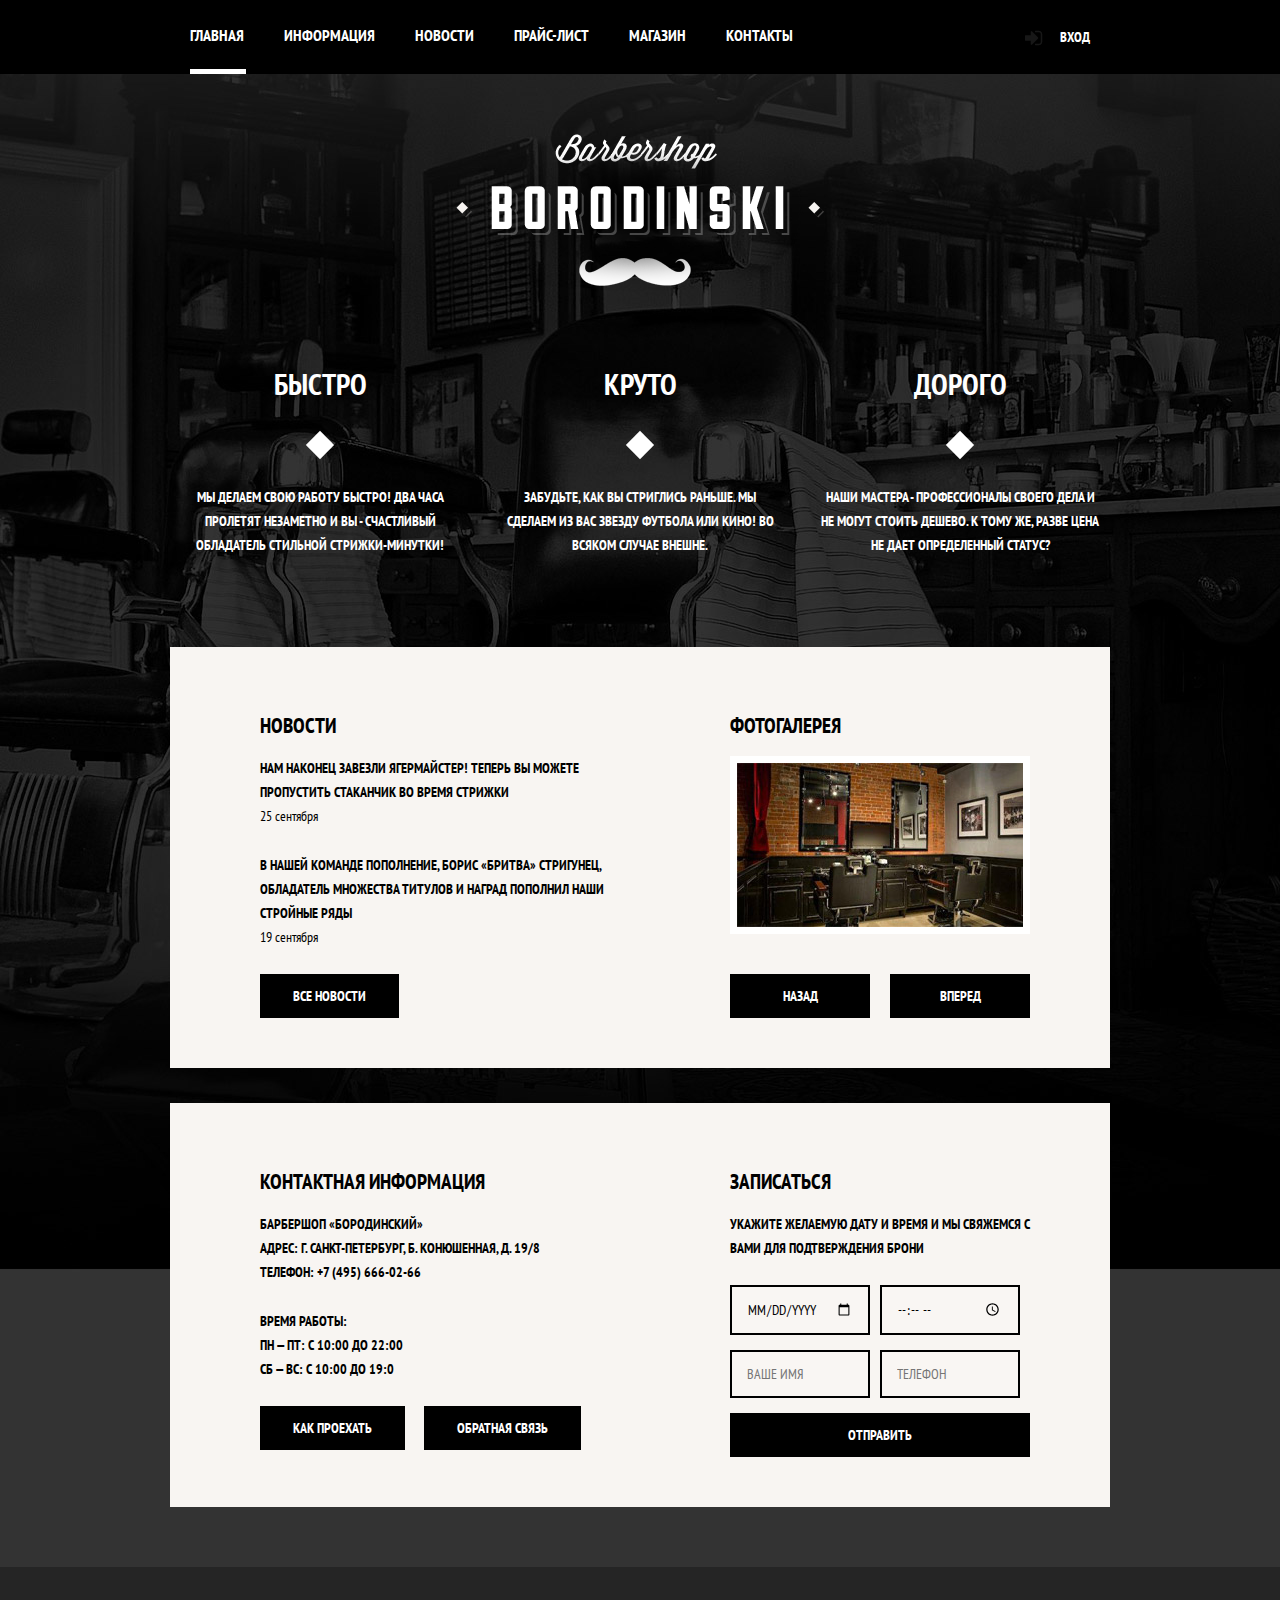
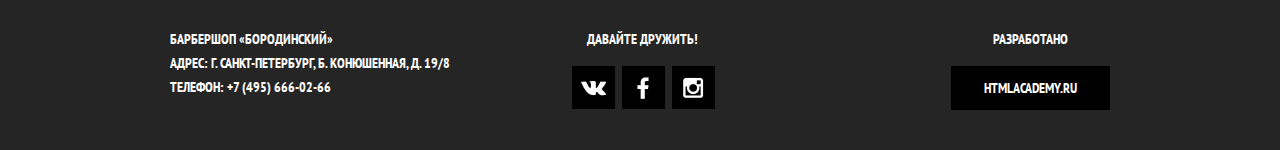
==== commit fede8f37: "Добавлены декоративные элементы" ====
--- a/index.html
+++ b/index.html
@@ -19,7 +19,7 @@
           <li>
             <a href="#">Информация</a>
           </li>
-          <li class>
+          <li>
             <a href="#">Новости</a>
           </li>
           <li>
--- a/css/styles.css
+++ b/css/styles.css
@@ -1,3 +1,30 @@
+@font-face {
+  font-weight: normal;
+  font-style: normal;
+  font-family: "symbols-technomart";
+  src: url("../fonts/symbols-technomart/fonts/symbols-technomart.woff") format("woff"), url("../fonts/symbols-technomart/fonts/symbols-technomart.woff2") format("woff2");
+}
+[class^="icon-"]::before, [class*=" icon-"]::before {
+  display: inline-block;
+  width: 1em;
+  margin-right: 0.2em;
+  margin-left: 0.2em;
+  font-weight: normal;
+  line-height: 1em;
+  font-family: "symbols-technomart";
+  text-align: center;
+  text-transform: none;
+  text-decoration: inherit;
+  font-style: normal;
+  font-variant: normal;
+  speak: none;
+}
+.icon-circle:before {
+  content: "\25cb";
+}
+.icon-circle-dot:before {
+  content: "\25cf";
+}
 body {
   min-width: 960px;
   margin: 0;
@@ -24,7 +51,6 @@
   padding: 0 10px;
 }
 .main-header {
-  margin-bottom: 60px;
   background: #000;
 }
 .main-navigation {
@@ -59,7 +85,8 @@
 .main-navigation .active a::after {
   content: "";
   position: absolute;
-  bottom: 0;
+  bottom: -4px;
+  padding-bottom: 0;
   left: 20px;
   width: 60%;
   height: 5px;
@@ -86,16 +113,14 @@
 .login:hover {
   background: #242424;
 }
-.login::before {
-  content: "";
-  position: absolute;
-  top: 28px;
-  left: 20px;
+.login:before {
+  content: "";
+  position: absolute;
   width: 18px;
-  height: 18px;
-  background: transparent url("img/sprite.png") no-repeat;
-  background-position: 0 -212px;
-  opacity: .3;
+  height: 16px;
+  background: url("../img/icons/icon-login.png") no-repeat;
+  transform: translate(-35px, 5px);
+  opacity: 0.3;
 }
 .login:hover:before {
   opacity: 1;
@@ -105,36 +130,58 @@
   height: 204px;
   margin: 0 auto;
   margin-bottom: 25px;
+  margin-top: 60px;
 }
 .header-logo {
+  display: block;
   width: 111px;
   height: 24px;
 }
-.main-item {
-  background-color: #fbf8f5;
-  color: #000;
-  padding-bottom: 85px;
-}
-.item-title {
+.main-catalogue, .main-item {
+  background-color: #f9f6f3;
+  color: #000;
+  padding-bottom: 50px;
+  padding-top: 60px;
+}
+h1 {
   font-size: 30px;
+  line-height: 42px;
+  margin-bottom: 30px;
 }
 .breadcrumbs {
   list-style-type: none;
   font-size: 0;
-  margin-left: -20px;
   padding: 0;
+  margin-left: -30px;
+  margin-bottom: 60px;
 }
 .breadcrumbs li {
   display: inline-block;
   vertical-align: top;
-  font-size: 16px;
-  line-height: 20px;
+  font-size: 14px;
+  line-height: 24px;
 }
 .breadcrumbs a {
-  display: block;
-  padding: 25px 20px;
-  text-decoration: none;
-  color: #000;
+  position: relative;
+  display: block;
+  padding: 5px 30px;
+  text-decoration: none;
+  color: #000;
+}
+.breadcrumbs .current {
+  color: #aba9a7;
+}
+.breadcrumbs a[href]:after {
+  position: absolute;
+  content: "";
+  display: block;
+  width: 10px;
+  height: 10px;
+  background: #000;
+  transform: rotate(45deg);
+  top: 10px;
+  left: 100%;
+  margin-left: -10px;
 }
 .features {
   margin-bottom: 80px;
@@ -179,6 +226,8 @@
 .content-column-left {
   float: left;
   width: 350px;
+  padding-left: 10px;
+  padding-right: 10px;
 }
 .comtent-column-title {
   margin: 0;
@@ -218,7 +267,7 @@
   border: none;
   outline: none;
   cursor: pointer;
-  margin-right: 16x;
+  margin-right: 16px;
 }
 .btn:hover, .btn:active {
   background: #663d15;
@@ -289,16 +338,20 @@
   clear: both;
 }
 .item-wrapper {
-  margin-top: 25px;
+  margin-top: 40px;
   margin-left: 0;
 }
 .item-column-left {
   float: left;
-  width: 540px;
+  width: 480px;
 }
 .item-column-right {
   float: right;
-  width: 390px;
+  width: 380px;
+  padding-right: 10px;
+}
+.item-photo img {
+  box-shadow: inset 8px 0 15px 0 rgba(0, 0, 1, 0.24);
 }
 .item-photo-large {
   margin-bottom: 20px;
@@ -321,6 +374,167 @@
 }
 .item-photo-small img:last-of-type {
   margin-right: 0;
+}
+.item-description {
+  padding-top: 30px;
+}
+.available {
+  float: left;
+}
+.number {
+  display: block;
+  float: right;
+  color: #aeaeae;
+}
+.row:after {
+  content: "";
+  display: table;
+  clear: both;
+}
+.item-description p {
+  margin-top: 40px;
+  margin-bottom: 40px;
+}
+.item-description .item-name {
+  color: #000;
+}
+.filter-column {
+  float: left;
+  margin-left: -10px;
+  width: 230px;
+}
+.goods-column {
+  float: right;
+  width: 700px;
+}
+fieldset {
+  border: none;
+  margin-bottom: 45px;
+}
+legend {
+  font-size: 24px;
+  line-height: 30px;
+  margin-bottom: 30px;
+  padding-left: 0;
+}
+.items-grouping {
+  margin-top: -20px;
+}
+label {
+  display: block;
+  line-height: 18px;
+  padding-bottom: 17px;
+  cursor: pointer;
+}
+input[type="radio"], input[type="checkbox"] {
+  display: none;
+}
+input[type="checkbox"]+ label span {
+  display: inline-block;
+  width: 20px;
+  height: 20px;
+  margin: -1px 20px 0 0;
+  vertical-align: top;
+  background: url("../img/icons/checkbox.png") left top no-repeat;
+}
+input[type="checkbox"]+ label:hover {
+  color: #663d15;
+}
+input[type="checkbox"]:checked+ label span {
+  background: url("../img/icons/checkbox-checked.png") left top no-repeat;
+}
+input[type="checkbox"]:checked+ label span:hover {
+  color: #663d15;
+}
+input[type="radio"]+ label:before {
+  content: "\25cb";
+  font-family: "symbols-technomart";
+  display: inline-block;
+  font-size: 25px;
+  font-weight: 400;
+  vertical-align: top;
+  margin-right: 15px;
+}
+input[type="radio"]:checked+ label:before {
+  content: "\25cf";
+  font-family: "symbols-technomart";
+}
+input[type="radio"]+ label:hover {
+  color: #663d15;
+}
+input[type="radio"]:disabled+ label {
+  color: #aba9a7;
+}
+input[type="radio"]:disabled+ label:before {
+  color: #aba9a7;
+}
+.items-group, .brand-group {
+  display: inline-block;
+  max-width: 165px;
+}
+.range-filter button[type="submit"] {
+  margin-left: 10px;
+  margin-top: -20px;
+}
+.item-catalogue {
+  margin-top: 5px;
+  padding: 0;
+  font-size: 0;
+}
+.goods-description {
+  display: inline-block;
+  margin-right: 20px;
+  margin-bottom: 20px;
+  width: 220px;
+  height: 290px;
+  background: #fff;
+  box-shadow: 0 0 15px 0 rgba(0, 1, 1, 0.2);
+  font-family: 'PT Sans Narrow', sans-serif;
+  font-weight: 700;
+  line-height: 18px;
+  font-size: 14px;
+}
+.goods-description .image {
+  width: 220px;
+  height: 165px;
+}
+.goods-description:nth-child(3n) {
+  margin-right: 0;
+}
+.goods-title {
+  line-height: 10px;
+  margin-left: 16px;
+  margin-top: 16px;
+}
+.goods-title a {
+  text-decoration: none;
+  line-height: 18px;
+  color: #000;
+}
+.goods-title .brand {
+  text-transform: uppercase;
+  display: block;
+}
+.paginator {
+  margin-top: 45px;
+  margin-left: -40px;
+  list-style-type: none;
+}
+.paginator li {
+  display: inline-block;
+  vertical-align: middle;
+}
+.paginator a {
+  padding: 14px 20px;
+  color: #fff;
+  text-decoration: none;
+  background: #000;
+  margin-right: 5px;
+  font: inherit;
+}
+.paginator a:hover {
+  color: #000;
+  background: #fff;
 }
 .main-footer {
   margin-top: 60px;
@@ -328,8 +542,58 @@
   padding-bottom: 40px;
   background: #252525;
 }
-footer.item {
+footer.catalogue {
   margin-top: 0;
+}
+.purchase {
+  margin-top: 40px;
+  margin-bottom: 40px;
+  font-size: 0;
+}
+.acquisition {
+  margin-left: 16px;
+  margin-top: 16px;
+  margin-bottom: 16px;
+  font-size: 0;
+}
+.price {
+  display: inline-block;
+  vertical-align: top;
+  font-size: 14px;
+  line-height: 18px;
+  background: #e5e5e5;
+  padding: 10px 30px;
+  height: 25px;
+}
+.buy {
+  font-size: 14px;
+  line-height: 18px;
+  height: 25px;
+  padding-left: 15px;
+  padding-right: 15px;
+}
+.item-content-title {
+  padding-top: 25px;
+  padding-bottom: 25px;
+  font-size: 24px;
+  line-height: 30px;
+}
+.item-content ul {
+  position: relative;
+  margin-left: 30px;
+  padding-left: 0;
+  list-style: none;
+}
+.item-content li:before {
+  content: "";
+  position: absolute;
+  display: block;
+  margin-left: -30px;
+  margin-top: 5px;
+  width: 10px;
+  height: 10px;
+  background: #000;
+  transform: rotate(45deg);
 }
 .footer-contacts {
   float: left;
@@ -351,6 +615,7 @@
   margin-bottom: 15px;
 }
 .social-btn {
+  position: relative;
   margin: 0 2px;
   width: 43px;
   height: 43px;
@@ -366,6 +631,54 @@
 .social-btn-inst {
   margin-right: 0;
 }
+.social-btn-vk:after {
+  content: "";
+  position: absolute;
+  width: 25px;
+  height: 16px;
+  background: transparent url("../img/icons/vkontakte-icon.png") no-repeat;
+  transform: translate(-13px, 14px);
+}
+.social-btn-vk:hover:after {
+  content: "";
+  position: absolute;
+  width: 25px;
+  height: 16px;
+  background: transparent url("../img/icons/vk-hover.png") no-repeat;
+  transform: translate(-13px, 14px);
+}
+.social-btn-fb:after {
+  content: "";
+  position: absolute;
+  width: 12px;
+  height: 22px;
+  background: transparent url("../img/icons/facebook-icon.png") no-repeat;
+  transform: translate(-7px, 11px);
+}
+.social-btn-fb:hover:after {
+  content: "";
+  position: absolute;
+  width: 12px;
+  height: 22px;
+  background: transparent url("../img/icons/fb-hover.png") no-repeat;
+  transform: translate(-7px, 11px);
+}
+.social-btn-inst:after {
+  content: "";
+  position: absolute;
+  width: 21px;
+  height: 21px;
+  background: transparent url("../img/icons/instagram-icon.png") no-repeat;
+  transform: translate(-11px, 11px);
+}
+.social-btn-inst:hover:after {
+  content: "";
+  position: absolute;
+  width: 21px;
+  height: 21px;
+  background: transparent url("../img/icons/insta-hover.png") no-repeat;
+  transform: translate(-11px, 11px);
+}
 .footer-copyright {
   float: right;
   max-width: 320px;
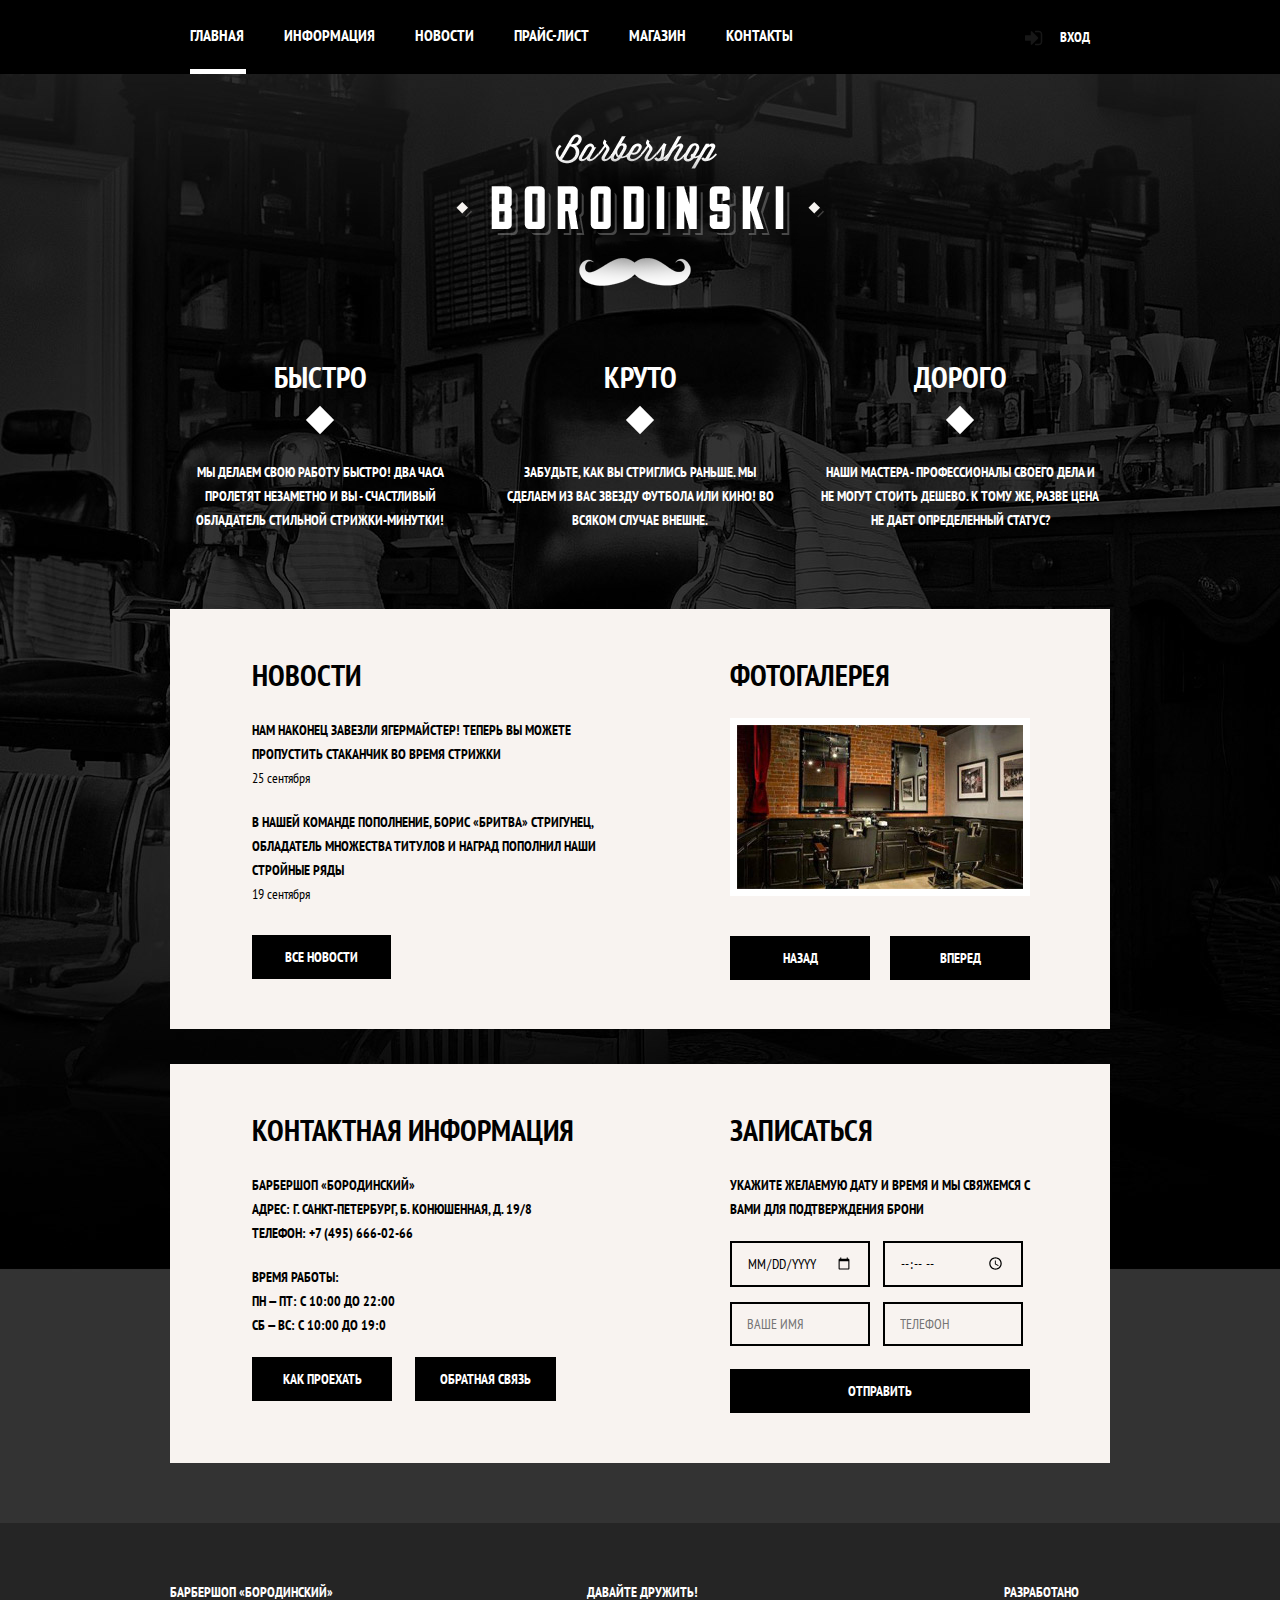
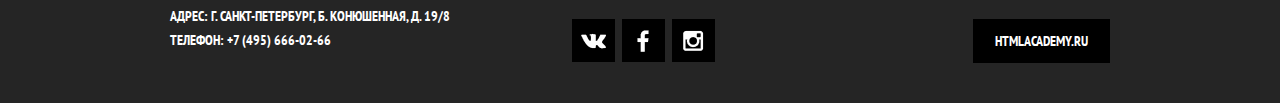
==== commit f50fb3ab: "Добавлены стили текстовой странички; добавлен скрипт для появления модального окна" ====
--- a/index.html
+++ b/index.html
@@ -137,6 +137,27 @@
       </section>
     </div>
   </footer>
+  <div class="modal-content-form">
+  <button class="modal-content-close" type="button" title="Закрыть">Закрыть</button>
+  <h2 class="modal-content-title">Личный кабинет</h2>
+      <p>Введите, пожалуйста, свой логин и пароль.</p>
+      <form class="login-form" action="#" method="post">
+        <input class="icon-user" type="text" name="login" placeholder="Логин">
+        <input class="icon-password" type="password"  name="password" placeholder="Пароль">
+        <div class="login-form-wrapper clearfix">
+          <input class="remember" type="checkbox" name="remember" id="remember">
+          <label for="remember">
+          <span></span>
+          Запомните меня
+        </label>
+        <a class="restore" href="#">Я забыл пароль!</a>
+      </div>
+        <button class="btn" type="submit">Войти</button>
+      </form>
+    </div>
+    <div class="modal-overlay"></div>
+<script src="js/jquery.js"></script>
+<script src="js/modal-content-form.js"></script>
 </body>
 
 </html>
--- a/css/styles.css
+++ b/css/styles.css
@@ -6,6 +6,7 @@
 }
 [class^="icon-"]::before, [class*=" icon-"]::before {
   display: inline-block;
+  vertical-align: middle;
   width: 1em;
   margin-right: 0.2em;
   margin-left: 0.2em;
@@ -26,7 +27,6 @@
   content: "\25cf";
 }
 body {
-  min-width: 960px;
   margin: 0;
   padding: 0;
   background: #141414;
@@ -73,6 +73,7 @@
 .main-navigation a {
   display: block;
   padding: 25px 20px;
+  padding-bottom: 29px;
   text-decoration: none;
   color: #fff;
 }
@@ -85,8 +86,7 @@
 .main-navigation .active a::after {
   content: "";
   position: absolute;
-  bottom: -4px;
-  padding-bottom: 0;
+  bottom: 0;
   left: 20px;
   width: 60%;
   height: 5px;
@@ -97,18 +97,16 @@
 }
 .user-block {
   float: right;
-  max-width: 140px;
-}
-.login {
-  display: inline-block;
-  vertical-align: top;
-  padding: 25px 20px;
-  padding-left: 50px;
+  max-width: 153px;
 }
 .login {
   position: relative;
   text-decoration: none;
   color: white;
+  display: inline-block;
+  vertical-align: top;
+  padding: 25px 20px;
+  padding-left: 55px;
 }
 .login:hover {
   background: #242424;
@@ -129,31 +127,34 @@
   width: 368px;
   height: 204px;
   margin: 0 auto;
-  margin-bottom: 25px;
+  margin-bottom: 18px;
   margin-top: 60px;
 }
+.inner-logo {
+  padding-top: 22px;
+  height: 20px;
+}
 .header-logo {
-  display: block;
+  display: inline-block;
   width: 111px;
   height: 24px;
 }
 .main-catalogue, .main-item {
-  background-color: #f9f6f3;
+  background-color: #f8f3f0;
   color: #000;
   padding-bottom: 50px;
-  padding-top: 60px;
+  padding-top: 30px;
 }
 h1 {
   font-size: 30px;
   line-height: 42px;
-  margin-bottom: 30px;
+  margin-bottom: 14px;
 }
 .breadcrumbs {
   list-style-type: none;
   font-size: 0;
   padding: 0;
-  margin-left: -30px;
-  margin-bottom: 60px;
+  margin-bottom: 40px;
 }
 .breadcrumbs li {
   display: inline-block;
@@ -164,7 +165,8 @@
 .breadcrumbs a {
   position: relative;
   display: block;
-  padding: 5px 30px;
+  margin-right: 15px;
+  padding-right: 27px;
   text-decoration: none;
   color: #000;
 }
@@ -175,16 +177,17 @@
   position: absolute;
   content: "";
   display: block;
-  width: 10px;
-  height: 10px;
+  width: 8px;
+  height: 8px;
   background: #000;
   transform: rotate(45deg);
-  top: 10px;
+  top: 8px;
   left: 100%;
   margin-left: -10px;
+  cursor: default;
 }
 .features {
-  margin-bottom: 80px;
+  margin-bottom: 67px;
 }
 .features-item {
   float: left;
@@ -197,7 +200,7 @@
 }
 .features-title {
   position: relative;
-  padding-bottom: 50px;
+  padding-bottom: 32px;
   margin-bottom: 30px;
   font-size: 30px;
   line-height: 42px;
@@ -219,8 +222,9 @@
 }
 .index-content {
   margin-bottom: 35px;
-  padding: 50px 80px;
-  background: #f8f5f2;
+  padding: 20px 72px;
+  padding-bottom: 50px;
+  background: #f8f3f0;
   color: #000;
 }
 .content-column-left {
@@ -229,15 +233,14 @@
   padding-left: 10px;
   padding-right: 10px;
 }
-.comtent-column-title {
-  margin: 0;
-  Margin-bottom: 35px;
+.content-column-title {
   font-size: 30px;
   line-height: 42px;
+  margin-bottom: 22px;
 }
 .content-column-right {
   float: right;
-  width: 300px;
+  width: 308px;
 }
 .news-preview {
   list-style-type: none;
@@ -245,7 +248,9 @@
   margin: 0;
 }
 .news-preview li {
-  margin-bottom: 25px;
+  margin-bottom: 20px;
+  font-size: 14px;
+  line-height: 24px;
 }
 .news-preview time {
   text-transform: none;
@@ -268,6 +273,7 @@
   outline: none;
   cursor: pointer;
   margin-right: 16px;
+  margin-top: 9px;
 }
 .btn:hover, .btn:active {
   background: #663d15;
@@ -285,6 +291,7 @@
 }
 .gallery-content {
   height: 164px;
+  width: 286px;
   margin: 0;
   border: 7px solid white;
   background: #ccc;
@@ -303,28 +310,36 @@
   left: 0;
 }
 .gallery-next {
-  right: 0;
+  right: 8px;
 }
 .index-content p {
   margin: 0;
-  margin-bottom: 25px;
+  margin-bottom: 20px;
+}
+.main-contacts .btn {
+  margin: 0;
+  margin-right: 20px;
+  min-width: 90px;
+  padding-left: 25px;
+  padding-right: 25px;
+}
+.appointment-form {
+  width: 300px;
 }
 .appointment-form input {
-  float: left;
-  margin-right: 25px;
-  margin-bottom: 20px;
   width: 106px;
-  padding: 10px 15px;
+  padding: 8px 15px;
   border: 2px solid #000;
-  display: inline-block;
   margin-right: 10px;
+  display: inline-block;
+  vertical-align: middle;
   margin-bottom: 15px;
   font-family: 'PT Sans Narrow', sans-serif;
   font-size: 14px;
   line-height: 24px;
   text-transform: uppercase;
   color: #000;
-  background: #f9f6f3;
+  background: #f8f3f0;
   outline: none;
 }
 .appointment-form input:nth-child(2n) {
@@ -335,13 +350,14 @@
 }
 .appointment-form .btn {
   width: 100%;
-  clear: both;
+  margin: 0;
+  margin-top: 8px;
 }
 .item-wrapper {
-  margin-top: 40px;
   margin-left: 0;
 }
 .item-column-left {
+  margin: 0;
   float: left;
   width: 480px;
 }
@@ -354,7 +370,7 @@
   box-shadow: inset 8px 0 15px 0 rgba(0, 0, 1, 0.24);
 }
 .item-photo-large {
-  margin-bottom: 20px;
+  margin-bottom: 10px;
   margin-left: 0;
 }
 .item-photo-large img {
@@ -368,6 +384,7 @@
 }
 .item-photo-small img {
   display: inline-block;
+  vertical-align: middle;
   margin-right: 20px;
   width: 140px;
   height: 149px;
@@ -375,9 +392,11 @@
 .item-photo-small img:last-of-type {
   margin-right: 0;
 }
+
 .item-description {
-  padding-top: 30px;
-}
+  padding-top: 32px;
+}
+
 .available {
   float: left;
 }
@@ -392,8 +411,9 @@
   clear: both;
 }
 .item-description p {
-  margin-top: 40px;
-  margin-bottom: 40px;
+  margin: 0;
+  margin-top: 30px;
+  margin-bottom: 25px;
 }
 .item-description .item-name {
   color: #000;
@@ -401,20 +421,22 @@
 .filter-column {
   float: left;
   margin-left: -10px;
+  margin-top: 7px;
   width: 230px;
 }
 .goods-column {
   float: right;
   width: 700px;
+  margin-top: 7px;
 }
 fieldset {
   border: none;
-  margin-bottom: 45px;
+  margin-bottom: 44px;
 }
 legend {
   font-size: 24px;
   line-height: 30px;
-  margin-bottom: 30px;
+  margin-bottom: 23px;
   padding-left: 0;
 }
 .items-grouping {
@@ -426,7 +448,7 @@
   padding-bottom: 17px;
   cursor: pointer;
 }
-input[type="radio"], input[type="checkbox"] {
+input[type="checkbox"],input[type="radio"] {
   display: none;
 }
 input[type="checkbox"]+ label span {
@@ -440,11 +462,14 @@
 input[type="checkbox"]+ label:hover {
   color: #663d15;
 }
+input[type="checkbox"]:disabled + label {
+  color: #aeacaa;
+}
 input[type="checkbox"]:checked+ label span {
   background: url("../img/icons/checkbox-checked.png") left top no-repeat;
 }
-input[type="checkbox"]:checked+ label span:hover {
-  color: #663d15;
+input[type="checkbox"]:disabled+ label span {
+  background: url("../img/icons/checkbox-disabled.png") left top no-repeat;
 }
 input[type="radio"]+ label:before {
   content: "\25cb";
@@ -470,11 +495,14 @@
 }
 .items-group, .brand-group {
   display: inline-block;
+  vertical-align: middle;
   max-width: 165px;
 }
 .range-filter button[type="submit"] {
   margin-left: 10px;
   margin-top: -20px;
+  padding-left: 30px;
+  padding-right: 30px;
 }
 .item-catalogue {
   margin-top: 5px;
@@ -483,6 +511,7 @@
 }
 .goods-description {
   display: inline-block;
+  vertical-align: middle;
   margin-right: 20px;
   margin-bottom: 20px;
   width: 220px;
@@ -493,6 +522,8 @@
   font-weight: 700;
   line-height: 18px;
   font-size: 14px;
+  width: 220px;
+  height: 100%;
 }
 .goods-description .image {
   width: 220px;
@@ -516,16 +547,18 @@
   display: block;
 }
 .paginator {
-  margin-top: 45px;
+  margin: 0;
+  margin-top: 33px;
   margin-left: -40px;
   list-style-type: none;
+  margin-bottom: 9px;
 }
 .paginator li {
   display: inline-block;
   vertical-align: middle;
 }
 .paginator a {
-  padding: 14px 20px;
+  padding: 13px 18px;
   color: #fff;
   text-decoration: none;
   background: #000;
@@ -536,62 +569,147 @@
   color: #000;
   background: #fff;
 }
+.price-list {
+  background: #f8f3f0;
+  color: #000;
+}
+.price-list .main-header {
+  margin-bottom: 50px;
+}
+.big-heading {
+  margin-top: 46px;
+  margin-bottom: 40px;
+  text-align: center;
+}
+.big-heading .promo-title {
+  position: relative;
+  margin: 0;
+  display: inline-block;
+  padding: 0 25px;
+  font-size: 48px;
+  line-height: 48px;
+  text-align: center;
+  z-index: 100;
+  background: #f8f3f0;
+}
+.big-heading::after {
+  content: "";
+  position: relative;
+  top: -24px;
+  display: block;
+  border-bottom: 2px solid #000000;
+  z-index: 0;
+}
+.promo-column-left {
+  float: left;
+  width: 390px;
+}
+.promo-column-right {
+  float: right;
+  width: 460px;
+}
+.promo-column-title {
+  font-size: 24px;
+  line-height: 30px;
+}
+.promo-column-left ul {
+  position: relative;
+  margin-left: 18px;
+  padding-left: 0;
+  list-style: none;
+  margin-bottom: 27px;
+}
+.promo-column-left li {
+  padding-bottom: 13px;
+}
+.promo-column-left li::before {
+  content: "";
+  position: absolute;
+  display: block;
+  margin-left: -18px;
+  margin-top: 8px;
+  width: 8px;
+  height: 8px;
+  background: #000;
+  transform: rotate(45deg);
+}
+.promo-column-left h2 {
+  margin-bottom: 27px;
+}
+.promo-column-right h2 {
+  margin-bottom: 60px;
+}
+.promo-column-right table {
+  border-collapse: collapse;
+}
+.promo-column-right td {
+  padding: 8px 15px;
+  border: 2px solid #000000;
+  width: 206px;
+}
+.promo-column-right p {
+  width: 385px;
+  margin-top: 76px;
+}
 .main-footer {
   margin-top: 60px;
-  padding-top: 60px;
+  padding-top: 57px;
   padding-bottom: 40px;
   background: #252525;
+  color: #fff;
 }
 footer.catalogue {
   margin-top: 0;
 }
 .purchase {
-  margin-top: 40px;
   margin-bottom: 40px;
   font-size: 0;
 }
 .acquisition {
   margin-left: 16px;
-  margin-top: 16px;
   margin-bottom: 16px;
   font-size: 0;
 }
 .price {
   display: inline-block;
-  vertical-align: top;
+  vertical-align: middle;
+  text-align: center;
   font-size: 14px;
   line-height: 18px;
   background: #e5e5e5;
-  padding: 10px 30px;
-  height: 25px;
+  padding: 13px;
+  min-width: 80px;
 }
 .buy {
+  display: inline-block;
+  vertical-align: bottom;
   font-size: 14px;
   line-height: 18px;
-  height: 25px;
-  padding-left: 15px;
-  padding-right: 15px;
+  padding-left: 20px;
+  padding-right: 20px;
+  padding-top: 13px;
+  padding-bottom: 13px;
 }
 .item-content-title {
-  padding-top: 25px;
-  padding-bottom: 25px;
+  padding-top: 23px;
+  padding-bottom: 8px;
   font-size: 24px;
   line-height: 30px;
 }
 .item-content ul {
   position: relative;
-  margin-left: 30px;
+  margin-left: 18px;
   padding-left: 0;
   list-style: none;
 }
-.item-content li:before {
+.item-content li::before {
   content: "";
   position: absolute;
   display: block;
-  margin-left: -30px;
-  margin-top: 5px;
-  width: 10px;
-  height: 10px;
+  margin-left: -18px;
+  margin-top: 8px;
+  width: 8px;
+  height: 8px;
   background: #000;
   transform: rotate(45deg);
 }
@@ -689,9 +807,108 @@
   text-align: center;
 }
 .footer-copyright .btn {
-  margin-right: 0;
+  margin: 0;
+  padding-left: 22px;
+  padding-right: 22px;
 }
 .footer-copyright .btn:hover {
   color: #000;
   background: #fff;
 }
+.modal-content-form {
+position: fixed;
+top: 120px;
+left: 50%;
+  width: 300px;
+  margin-left: -230px;
+  padding: 50px 80px;
+  color: #000000;
+  background: #f8f3f0;
+  box-shadow: 0 30px 50px rgba(0, 1, 1, 0.7);
+  opacity: 0;
+  z-index: 150;
+}
+.modal-content-close {
+  position: absolute;
+top: 0;
+right: -34px;
+  width: 22px;
+  height: 22px;
+  font-size: 0;
+  border: 0;
+  outline: 0;
+  cursor: pointer;
+  background: transparent;
+}
+.modal-content-close::before,
+.modal-content-close::after {
+  content: "";
+  position: absolute;
+  top: 10px;
+  left: 2px;
+  width: 19px;
+  height: 3px;
+  background-color: #d0d0d0;
+  border-radius: 1px;
+}
+.modal-content-close::before {
+  transform: rotate(45deg);
+}
+.modal-content-close::after {
+  transform: rotate(-45deg);
+}
+.modal-content-form h2 {
+  margin: 0;
+  margin-bottom: 20px;
+  font-size: 30px;
+  line-height: 42px;
+}
+.modal-content-form p {
+  margin: 0;
+  margin-bottom: 14px;
+}
+.modal-content-form .login-form {
+  margin-top: 30px;
+  margin-bottom: 10px;
+}
+.login-form input[type="text"],
+.login-form input[type="password"] {
+  width: 241px;
+margin: 0;
+margin-bottom: 10px;
+padding: 10px 15px;
+padding-right: 40px;
+  font-size: 14px;
+  line-height: 24px;
+  font-family: "PT Sans Narrow", "Arial", sans-serif;
+  color: #000000;
+  text-transform: uppercase;
+  background-color: #f9f6f3;
+border: 2px solid #000000;
+outline: none;
+}
+.login-form input:focus {
+  border-color: #663d15;
+}
+.remember[type="checkbox"]+ label span {
+  margin-right: 15px;
+}
+.remember[type="checkbox"] + label {
+float: left;
+width: 140px;
+}
+.login-form .restore {
+  float: right;
+  color: #000000;
+  margin-top: -3px;
+}
+.modal-overlay {
+  position: fixed;
+  top: 0;
+  left: 0;
+  z-index: 10;
+  width: 100%;
+  height: 100%;
+  background: rgba(0, 0, 0, 0.5);
+  display: none;
+}
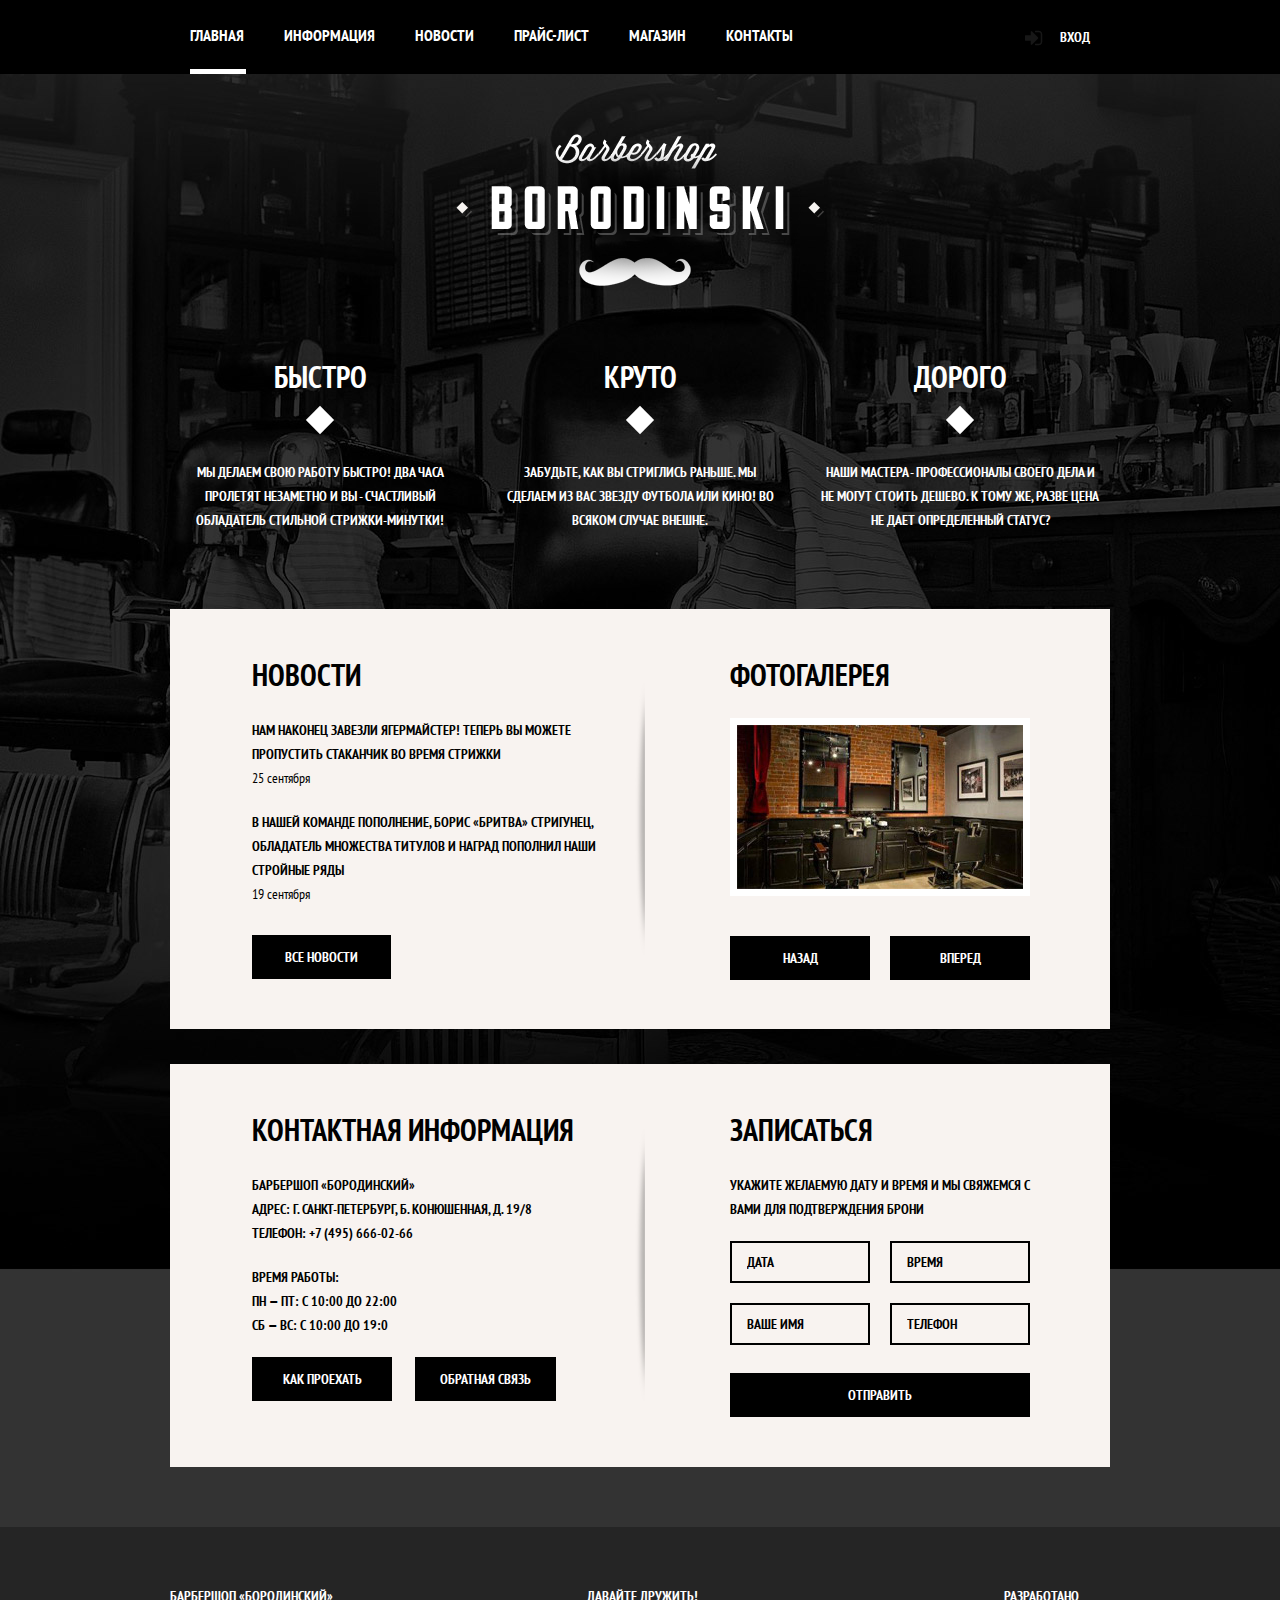
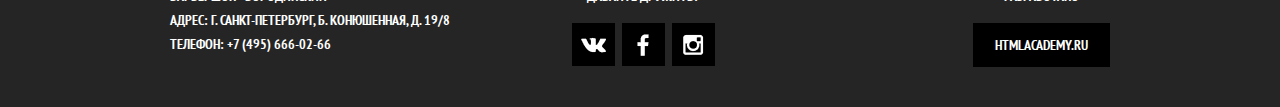
==== commit 83dbcfbc: "Подключен normalize, добавлена интерактивная карта + спрайты" ====
--- a/index.html
+++ b/index.html
@@ -5,6 +5,7 @@
   <meta charset="utf-8">
   <title>Барбершоп-главная</title>
   <link href='https://fonts.googleapis.com/css?family=PT+Sans+Narrow:400,700&subset=cyrillic' rel='stylesheet' type='text/css'>
+  <link rel="stylesheet" href="css/normalize.css">
   <link rel="stylesheet" href="css/styles.css">
 </head>
 
@@ -99,17 +100,17 @@
             <br> пн — пт: с 10:00 до 22:00
             <br> сб — вс: с 10:00 до 19:0
           </p>
-          <a href="#" class="btn">Как проехать</a>
+          <a href="#" class="btn popup-map">Как проехать</a>
           <a href="#" class="btn">Обратная связь</a>
         </div>
       </div>
       <div class="content-column-right">
-        <div class="appointment-form">
+        <div class="appointment-form-contact">
           <h2 class="content-column-title">Записаться</h2>
           <p>Укажите желаемую дату и время и мы свяжемся с вами для подтверждения брони</p>
           <form class="appointment-form" action="/echo" method="post">
-            <input type="date" name="date" value="" placeholder="Дата">
-            <input type="time" name="time" value="" placeholder="Время">
+            <input type="text" name="date" value="" placeholder="Дата">
+            <input type="text" name="time" value="" placeholder="Время">
             <input type="text" name="name" value="" placeholder="Ваше имя">
             <input type="tel" name="phone" value="" placeholder="Телефон">
             <button class="btn" type="submit">Отправить</button>
@@ -137,27 +138,32 @@
       </section>
     </div>
   </footer>
-  <div class="modal-content-form">
-  <button class="modal-content-close" type="button" title="Закрыть">Закрыть</button>
-  <h2 class="modal-content-title">Личный кабинет</h2>
-      <p>Введите, пожалуйста, свой логин и пароль.</p>
-      <form class="login-form" action="#" method="post">
-        <input class="icon-user" type="text" name="login" placeholder="Логин">
-        <input class="icon-password" type="password"  name="password" placeholder="Пароль">
-        <div class="login-form-wrapper clearfix">
-          <input class="remember" type="checkbox" name="remember" id="remember">
-          <label for="remember">
-          <span></span>
-          Запомните меня
+  <div class="modal-content-login hidden">
+    <button class="modal-content-close" type="button" title="Закрыть">Закрыть</button>
+    <h2 class="modal-content-title">Личный кабинет</h2>
+    <p>Введите, пожалуйста, свой логин и пароль.</p>
+    <form class="login-form" action="/echo" method="post">
+      <input class="icon-user" type="text" name="login" placeholder="Логин">
+      <input class="icon-password" type="password" name="password" placeholder="Пароль">
+      <div class="login-form-wrapper clearfix">
+        <input class="remember" type="checkbox" name="remember" id="remember">
+        <label for="remember">
+          <span></span> Запомните меня
         </label>
         <a class="restore" href="#">Я забыл пароль!</a>
       </div>
-        <button class="btn" type="submit">Войти</button>
-      </form>
-    </div>
-    <div class="modal-overlay"></div>
-<script src="js/jquery.js"></script>
-<script src="js/modal-content-form.js"></script>
+      <button class="btn" type="submit">Войти</button>
+    </form>
+  </div>
+  <div class="modal-content-map">
+    <iframe src="https://www.google.com/maps/embed?pb=!1m18!1m12!1m3!1d1998.5989424123577!2d30.320894615555133!3d59.93879686904859!2m3!1f0!2f0!3f0!3m2!1i1024!2i768!4f13.1!3m3!1m2!1s0x4696310fca5ba729%3A0xea9c53d4493c879f!2z0JHQvtC70YzRiNCw0Y8g0JrQvtC90Y7RiNC10L3QvdCw0Y8g0YPQuy4sIDE5LCDQodCw0L3QutGCLdCf0LXRgtC10YDQsdGD0YDQsywg0KDQvtGB0ZbRjywgMTkxMTg2!5e0!3m2!1suk!2sua!4v1473799732939"
+        width="764" height="500" style="border:0" allowfullscreen></iframe>
+    <button class="modal-content-close" type="button" title="Закрыть">Закрыть</button>
+  </div>
+  <div class="modal-overlay"></div>
+  <script src="js/jquery.js"></script>
+  <script src="js/modal-content-login-hidden.js"></script>
+  <script src="js/modal-content-map.js"></script>
 </body>
 
 </html>
--- a/css/styles.css
+++ b/css/styles.css
@@ -1,44 +1,30 @@
+
 @font-face {
   font-weight: normal;
   font-style: normal;
-  font-family: "symbols-technomart";
-  src: url("../fonts/symbols-technomart/fonts/symbols-technomart.woff") format("woff"), url("../fonts/symbols-technomart/fonts/symbols-technomart.woff2") format("woff2");
-}
-[class^="icon-"]::before, [class*=" icon-"]::before {
-  display: inline-block;
-  vertical-align: middle;
-  width: 1em;
-  margin-right: 0.2em;
-  margin-left: 0.2em;
-  font-weight: normal;
-  line-height: 1em;
-  font-family: "symbols-technomart";
-  text-align: center;
-  text-transform: none;
-  text-decoration: inherit;
+  font-family: 'PT Sans Narrow';
+  src: url('../fonts/web/ptsansnarrow.woff') format('woff'), url('../fonts/web/ptsansnarrow.woff2') format('woff2');
+}
+@font-face {
+  font-weight: bold;
   font-style: normal;
-  font-variant: normal;
-  speak: none;
-}
-.icon-circle:before {
-  content: "\25cb";
-}
-.icon-circle-dot:before {
-  content: "\25cf";
-}
+  font-family: 'PT Sans Narrow';
+  src: url('../fonts/web/ptsansnarrowbold.woff') format('woff'), url('../fonts/web/ptsansnarrowbold.woff2') format('woff2');
+}
+
 body {
   margin: 0;
   padding: 0;
   background: #141414;
   color: #fff;
-  font-family: 'PT Sans Narrow', sans-serif;
+  font-family: 'PT Sans Narrow', 'Arial', sans-serif;
   text-transform: uppercase;
   font-size: 14px;
   line-height: 24px;
   font-weight: 700;
 }
 body.main-page {
-  background: #141414 url("../img/background-body.jpg") no-repeat center top;
+  background: #141414 url('../img/background-body.jpg') no-repeat center top;
 }
 .clearfix:after {
   content: '';
@@ -84,7 +70,7 @@
   position: relative;
 }
 .main-navigation .active a::after {
-  content: "";
+  content: '';
   position: absolute;
   bottom: 0;
   left: 20px;
@@ -112,11 +98,14 @@
   background: #242424;
 }
 .login:before {
-  content: "";
-  position: absolute;
+  content: '';
+  position: absolute;
+  background: transparent url('../img/sprite.png') no-repeat;
+  background-position: -10px -234px;
   width: 18px;
   height: 16px;
-  background: url("../img/icons/icon-login.png") no-repeat;
+  -webkit-transform: translate(-35px, 5px);
+  -ms-transform: translate(-35px, 5px);
   transform: translate(-35px, 5px);
   opacity: 0.3;
 }
@@ -175,7 +164,7 @@
 }
 .breadcrumbs a[href]:after {
   position: absolute;
-  content: "";
+  content: '';
   display: block;
   width: 8px;
   height: 8px;
@@ -210,7 +199,7 @@
 }
 .features-title::after {
   position: absolute;
-  content: "";
+  content: '';
   display: block;
   width: 20px;
   height: 20px;
@@ -224,8 +213,8 @@
   margin-bottom: 35px;
   padding: 20px 72px;
   padding-bottom: 50px;
-  background: #f8f3f0;
-  color: #000;
+  color: #000;
+  background: url('../img/index-shadow.png') center no-repeat, #f8f3f0;
 }
 .content-column-left {
   float: left;
@@ -263,7 +252,7 @@
   color: #fff;
   background: #000;
   font-size: 14px;
-  font-family: 'PT Sans Narrow', sans-serif;
+  font-family: 'PT Sans Narrow', 'Arial', sans-serif;
   font-weight: 700;
   line-height: 24px;
   text-decoration: none;
@@ -323,18 +312,20 @@
   padding-left: 25px;
   padding-right: 25px;
 }
+.appointment-form-contact {
+  width: 300px;
+}
 .appointment-form {
-  width: 300px;
+  width: inherit;
 }
 .appointment-form input {
+  float: left;
+  margin-right: 20px;
+  margin-bottom: 20px;
   width: 106px;
-  padding: 8px 15px;
+  padding: 7px 15px;
   border: 2px solid #000;
-  margin-right: 10px;
-  display: inline-block;
-  vertical-align: middle;
-  margin-bottom: 15px;
-  font-family: 'PT Sans Narrow', sans-serif;
+  font-family: 'PT Sans Narrow', 'Arial', sans-serif;
   font-size: 14px;
   line-height: 24px;
   text-transform: uppercase;
@@ -343,10 +334,30 @@
   outline: none;
 }
 .appointment-form input:nth-child(2n) {
-  margin-right: 0;
+  margin-right: -5px;
 }
 .appointment-form input:focus {
-  border: 5px solid #663d15;
+  border: 2px solid #663d15;
+}
+.appointment-form input::-webkit-input-placeholder {
+  color: #000;
+  opacity: 1;
+  font-weight: 700;
+}
+.appointment-form input::-moz-placeholder {
+  color: #000;
+  opacity: 1;
+  font-weight: 700;
+}
+.appointment-form input:-moz-placeholder {
+  color: #000;
+  opacity: 1;
+  font-weight: 700;
+}
+.appointment-form input:-ms-input-placeholder {
+  color: #000;
+  opacity: 1;
+  font-weight: 700;
 }
 .appointment-form .btn {
   width: 100%;
@@ -392,11 +403,9 @@
 .item-photo-small img:last-of-type {
   margin-right: 0;
 }
-
 .item-description {
   padding-top: 32px;
 }
-
 .available {
   float: left;
 }
@@ -406,7 +415,7 @@
   color: #aeaeae;
 }
 .row:after {
-  content: "";
+  content: '';
   display: table;
   clear: both;
 }
@@ -448,57 +457,93 @@
   padding-bottom: 17px;
   cursor: pointer;
 }
-input[type="checkbox"],input[type="radio"] {
+input[type='checkbox'], input[type='radio'] {
   display: none;
 }
-input[type="checkbox"]+ label span {
+input[type='checkbox']+label span {
   display: inline-block;
   width: 20px;
   height: 20px;
   margin: -1px 20px 0 0;
   vertical-align: top;
-  background: url("../img/icons/checkbox.png") left top no-repeat;
-}
-input[type="checkbox"]+ label:hover {
+  background: transparent url('../img/sprite.png') left top no-repeat;
+  background-position: -10px -204px;
+}
+input[type='checkbox']+label:hover {
   color: #663d15;
 }
-input[type="checkbox"]:disabled + label {
+input[type='checkbox']:disabled+label {
   color: #aeacaa;
 }
-input[type="checkbox"]:checked+ label span {
-  background: url("../img/icons/checkbox-checked.png") left top no-repeat;
-}
-input[type="checkbox"]:disabled+ label span {
-  background: url("../img/icons/checkbox-disabled.png") left top no-repeat;
-}
-input[type="radio"]+ label:before {
-  content: "\25cb";
-  font-family: "symbols-technomart";
-  display: inline-block;
-  font-size: 25px;
-  font-weight: 400;
+input[type='checkbox']:checked+label span {
+  background: transparent url('../img/sprite.png') left top no-repeat;
+  background-position: -10px -144px;
+}
+input[type='checkbox']:disabled+label span {
+  background: transparent url('../img/sprite.png') left top no-repeat;
+  background-position: -10px -174px;
+}
+input[type='checkbox']:checked:disabled+label span {
+  background: transparent url('../img/sprite.png') left top no-repeat;
+  background-position: -10px -114px;
+}
+input[type='radio']+label i.circle {
+  position: relative;
+  display: inline-block;
   vertical-align: top;
-  margin-right: 15px;
-}
-input[type="radio"]:checked+ label:before {
-  content: "\25cf";
-  font-family: "symbols-technomart";
-}
-input[type="radio"]+ label:hover {
+  width: 18px;
+  height: 18px;
+  margin-right: 13px;
+  border-radius: 50%;
+  background: transparent;
+  border: 2px solid #000;
+}
+input[type='radio']:checked+label span::before {
+  position: absolute;
+  content: '';
+  width: 8px;
+  height: 8px;
+  border-radius: 50%;
+  top: 0;
+  left: 0;
+  margin-left: 5px;
+  margin-top: 5px;
+  background: #000;
+}
+input[type='radio']+label:hover {
   color: #663d15;
 }
-input[type="radio"]:disabled+ label {
-  color: #aba9a7;
-}
-input[type="radio"]:disabled+ label:before {
-  color: #aba9a7;
+input[type='radio']:disabled+label {
+  color: #aeacaa;
+}
+input[type='radio']:disabled+label div.circle {
+  display: inline-block;
+  vertical-align: top;
+  width: 18px;
+  height: 18px;
+  margin-right: 13px;
+  border-radius: 50%;
+  background: transparent;
+  border: 2px solid #aeacaa;
+}
+input[type='radio']:checked:disabled+label span::before {
+  position: absolute;
+  content: '';
+  width: 8px;
+  height: 8px;
+  border-radius: 50%;
+  top: 0;
+  left: 0;
+  margin-left: 5px;
+  margin-top: 5px;
+  background: #aeacaa;
 }
 .items-group, .brand-group {
   display: inline-block;
   vertical-align: middle;
   max-width: 165px;
 }
-.range-filter button[type="submit"] {
+.range-filter button[type='submit'] {
   margin-left: 10px;
   margin-top: -20px;
   padding-left: 30px;
@@ -518,7 +563,7 @@
   height: 290px;
   background: #fff;
   box-shadow: 0 0 15px 0 rgba(0, 1, 1, 0.2);
-  font-family: 'PT Sans Narrow', sans-serif;
+  font-family: 'PT Sans Narrow', 'Arial', sans-serif;
   font-weight: 700;
   line-height: 18px;
   font-size: 14px;
@@ -565,9 +610,13 @@
   margin-right: 5px;
   font: inherit;
 }
-.paginator a:hover {
+.paginator a:hover:not(.current-page) {
+  background: #663d15;
+}
+.paginator .current-page {
   color: #000;
   background: #fff;
+  cursor: default;
 }
 .price-list {
   background: #f8f3f0;
@@ -589,11 +638,11 @@
   font-size: 48px;
   line-height: 48px;
   text-align: center;
-  z-index: 100;
+  z-index: 9;
   background: #f8f3f0;
 }
 .big-heading::after {
-  content: "";
+  content: '';
   position: relative;
   top: -24px;
   display: block;
@@ -623,7 +672,7 @@
   padding-bottom: 13px;
 }
 .promo-column-left li::before {
-  content: "";
+  content: '';
   position: absolute;
   display: block;
   margin-left: -18px;
@@ -703,7 +752,7 @@
   list-style: none;
 }
 .item-content li::before {
-  content: "";
+  content: '';
   position: absolute;
   display: block;
   margin-left: -18px;
@@ -750,51 +799,69 @@
   margin-right: 0;
 }
 .social-btn-vk:after {
-  content: "";
+  content: '';
   position: absolute;
   width: 25px;
   height: 16px;
-  background: transparent url("../img/icons/vkontakte-icon.png") no-repeat;
+  background: transparent url('../img/sprite.png') no-repeat;
+  background-position: -10px -26px;
+  -webkit-transform: translate(-13px, 14px);
+  -ms-transform: translate(-13px, 14px);
   transform: translate(-13px, 14px);
 }
 .social-btn-vk:hover:after {
-  content: "";
+  content: '';
   position: absolute;
   width: 25px;
   height: 16px;
-  background: transparent url("../img/icons/vk-hover.png") no-repeat;
+  background: transparent url('../img/sprite.png') no-repeat;
+  background-position: -10px -0px;
+  -webkit-transform: translate(-13px, 14px);
+  -ms-transform: translate(-13px, 14px);
   transform: translate(-13px, 14px);
 }
 .social-btn-fb:after {
-  content: "";
+  content: '';
   position: absolute;
   width: 12px;
   height: 22px;
-  background: transparent url("../img/icons/facebook-icon.png") no-repeat;
+  background: transparent url('../img/sprite.png') no-repeat;
+  background-position: -10px -260px;
+  -webkit-transform: translate(-7px, 11px);
+  -ms-transform: translate(-7px, 11px);
   transform: translate(-7px, 11px);
 }
 .social-btn-fb:hover:after {
-  content: "";
+  content: '';
   position: absolute;
   width: 12px;
   height: 22px;
-  background: transparent url("../img/icons/fb-hover.png") no-repeat;
+  background: transparent url('../img/sprite.png') no-repeat;
+  background-position: -10px -292px;
+  -webkit-transform: translate(-7px, 11px);
+  -ms-transform: translate(-7px, 11px);
   transform: translate(-7px, 11px);
 }
 .social-btn-inst:after {
-  content: "";
+  content: '';
   position: absolute;
   width: 21px;
   height: 21px;
-  background: transparent url("../img/icons/instagram-icon.png") no-repeat;
+  background: transparent url('../img/sprite.png') no-repeat;
+  background-position: -10px -83px;
+  -webkit-transform: translate(-11px, 11px);
+  -ms-transform: translate(-11px, 11px);
   transform: translate(-11px, 11px);
 }
 .social-btn-inst:hover:after {
-  content: "";
+  content: '';
   position: absolute;
   width: 21px;
   height: 21px;
-  background: transparent url("../img/icons/insta-hover.png") no-repeat;
+  background: transparent url('../img/sprite.png') no-repeat;
+  background-position: -10px -52px;
+  -webkit-transform: translate(-11px, 11px);
+  -ms-transform: translate(-11px, 11px);
   transform: translate(-11px, 11px);
 }
 .footer-copyright {
@@ -815,23 +882,28 @@
   color: #000;
   background: #fff;
 }
-.modal-content-form {
-position: fixed;
-top: 120px;
-left: 50%;
+.modal-content-login {
+  position: fixed;
+  width: 460px;
+  top: 120px;
+  left: 50%;
   width: 300px;
   margin-left: -230px;
-  padding: 50px 80px;
+  padding: 45px 80px;
   color: #000000;
   background: #f8f3f0;
   box-shadow: 0 30px 50px rgba(0, 1, 1, 0.7);
   opacity: 0;
   z-index: 150;
 }
+.hidden {
+  opacity: 1;
+  display: none;
+}
 .modal-content-close {
   position: absolute;
-top: 0;
-right: -34px;
+  top: 0;
+  right: -34px;
   width: 22px;
   height: 22px;
   font-size: 0;
@@ -840,9 +912,8 @@
   cursor: pointer;
   background: transparent;
 }
-.modal-content-close::before,
-.modal-content-close::after {
-  content: "";
+.modal-content-close::before, .modal-content-close::after {
+  content: '';
   position: absolute;
   top: 10px;
   left: 2px;
@@ -857,50 +928,91 @@
 .modal-content-close::after {
   transform: rotate(-45deg);
 }
-.modal-content-form h2 {
-  margin: 0;
-  margin-bottom: 20px;
+.modal-content-login h2 {
+  margin: 0;
+  margin-bottom: 14px;
   font-size: 30px;
   line-height: 42px;
 }
-.modal-content-form p {
-  margin: 0;
-  margin-bottom: 14px;
-}
-.modal-content-form .login-form {
-  margin-top: 30px;
+.modal-content-login p {
+  margin: 0;
+  margin-bottom: 9px;
+}
+.modal-content-login .login-form {
+  margin-top: 10px;
   margin-bottom: 10px;
 }
-.login-form input[type="text"],
-.login-form input[type="password"] {
+.login-form input[type='text'], .login-form input[type='password'] {
   width: 241px;
-margin: 0;
-margin-bottom: 10px;
-padding: 10px 15px;
-padding-right: 40px;
+  margin: 0;
+  margin-bottom: 10px;
+  padding: 7px 15px;
+  padding-right: 40px;
   font-size: 14px;
   line-height: 24px;
-  font-family: "PT Sans Narrow", "Arial", sans-serif;
+  font-family: 'PT Sans Narrow', 'Arial', sans-serif;
   color: #000000;
   text-transform: uppercase;
   background-color: #f9f6f3;
-border: 2px solid #000000;
-outline: none;
+  border: 2px solid #000000;
+  outline: none;
 }
 .login-form input:focus {
   border-color: #663d15;
 }
-.remember[type="checkbox"]+ label span {
+.login-form input::-webkit-input-placeholder {
+  color: #000;
+  opacity: 1;
+  font-weight: 700;
+}
+.login-form input::-moz-placeholder {
+  color: #000;
+  opacity: 1;
+  font-weight: 700;
+}
+.login-form input:-moz-placeholder {
+  color: #000;
+  opacity: 1;
+  font-weight: 700;
+}
+.login-form input:-ms-input-placeholder {
+  color: #000;
+  opacity: 1;
+  font-weight: 700;
+}
+.remember[type='checkbox']+label span {
   margin-right: 15px;
 }
-.remember[type="checkbox"] + label {
-float: left;
-width: 140px;
+.remember[type='checkbox']+label {
+  float: left;
+  width: 140px;
+  margin-top: 7px;
 }
 .login-form .restore {
   float: right;
   color: #000000;
-  margin-top: -3px;
+  margin-top: 3px;
+}
+.login-form .restore:hover {
+  color: #663d15;
+}
+.modal-content-map {
+  position: fixed;
+  width: 764px;
+  height: 500px;
+  top: 50%;
+  left: 50%;
+  margin-top: -250px;
+  margin-left: -390px;
+  box-shadow: 0 30px 50px 0 rgba(0, 1, 1, 0.75);
+  z-index: 150;
+  background: #aba9a7;
+  border: 8px solid #fff;
+  display: none;
+}
+.login-form .btn {
+  margin-top: 0;
+  width: 100%;
 }
 .modal-overlay {
   position: fixed;
